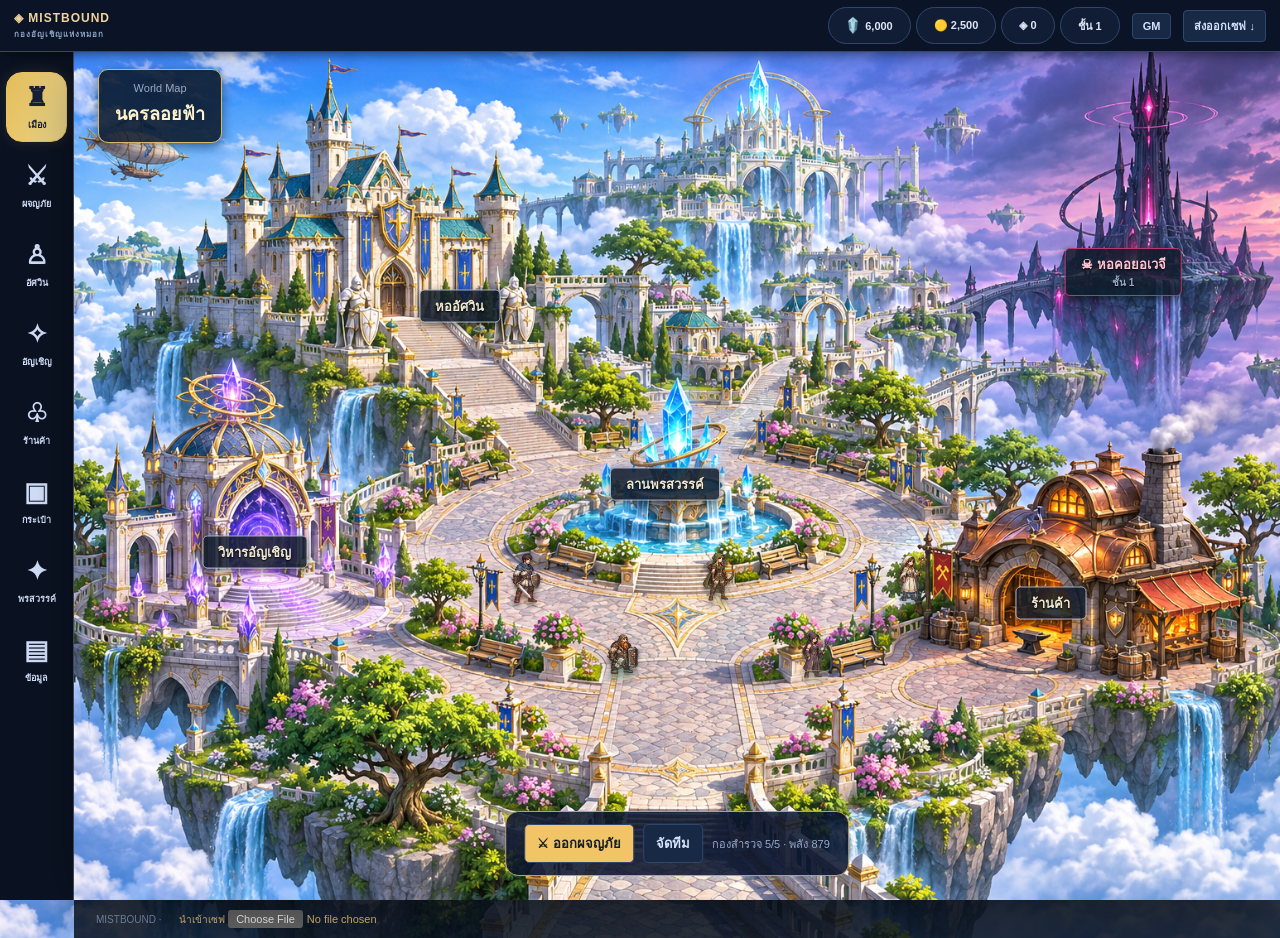
==== index.html @ 5a4d64b1 "Add filtered select-all and bulk roster lock actions" ====
<!doctype html><html lang="th"><head><meta charset="utf-8"><meta name="viewport" content="width=device-width,initial-scale=1"><title>Mistbound — กองอัญเชิญแห่งหมอก</title><link rel="stylesheet" href="style.css?v=fx-v11"><link rel="stylesheet" href="clip.css?v=fx-v11"><link rel="stylesheet" href="vfx.css?v=fx-v11"><link rel="stylesheet" href="roster.css?v=bulk-v13"></head><body><header><div class="brand">◈ MISTBOUND<small>กองอัญเชิญแห่งหมอก</small></div><div id="wallet"></div><button id="gm-toggle">GM</button><button id="save">ส่งออกเซฟ ↓</button></header><nav id="nav"></nav><main id="main"></main><div id="notice" role="status" aria-live="polite"></div><dialog id="results"><div id="results-body"></div><button id="close-results">ปิดหน้าต่าง</button></dialog><footer>MISTBOUND · <label>นำเข้าเซฟ <input id="load" type="file" accept="application/json"></label><span id="save-error"></span></footer><script type="module" src="app.mjs?v=bulk-v13"></script></body></html>
---- style.css ----
:root{color-scheme:dark;font-family:Tahoma,Arial,sans-serif;background:#09111f;color:#e1e8fa}*{box-sizing:border-box}body{margin:0;background:radial-gradient(ellipse at 90% 40%,#3b193b55,transparent 60%),radial-gradient(ellipse at 30% 0%,#233f6855,transparent 70%);min-height:100vh}button,input{font:inherit}button{border:1px solid #324b72;border-radius:10px;background:#172945;color:#d7e4ff;padding:12px 18px;cursor:pointer;font-weight:600}button:hover{border-color:#f0c56b;background:#293c59}button:focus-visible{outline:2px solid #f0c56b;outline-offset:3px}button:disabled{opacity:.4;cursor:default}header{height:82px;position:sticky;top:0;z-index:3;background:#0c1525ed;border-bottom:1px solid #35445a;display:flex;align-items:center;gap:20px;padding:12px 24px}.brand{color:#f0c56b;font-weight:700;letter-spacing:2px}.brand small{display:block;font-size:10px;color:#93a8c8;letter-spacing:1px;margin-top:6px}#wallet{display:flex;gap:10px;margin-left:auto}#wallet span{border:1px solid #304767;background:#111f36;border-radius:22px;padding:11px 20px;font-size:14px;font-weight:bold}header button{font-size:11px}nav{position:fixed;top:82px;bottom:0;width:100px;display:flex;flex-direction:column;gap:13px;border-right:1px solid #2b3b53;padding:25px 12px;background:#0b1423}nav button{background:transparent;border-color:transparent;font-size:11px;padding:16px 4px}nav b{display:block;font-size:28px;margin-bottom:9px}nav .active{background:#edc36d;color:#182136;border-color:#edc36d}main{margin-left:100px;padding:32px;min-height:calc(100vh - 155px);max-width:1700px}h1{font-size:30px;margin:10px 0 25px}h2{font-size:24px}h3{margin:10px 0}p{line-height:1.9;color:#98adcd;font-size:14px}small{color:#97aaca;font-size:11px;letter-spacing:1px}.page-heading{display:flex;align-items:center;justify-content:space-between;gap:10px}.page-heading>span{font-size:13px;color:#95a9c9}.gacha-layout{display:grid;grid-template-columns:minmax(0,1fr) 340px;gap:20px}.summon-panel,.panel{border:1px solid #304769;background:#14213bd9;border-radius:14px;padding:26px}.summon-panel{text-align:center;min-height:600px;background:radial-gradient(ellipse at 50% 30%,#24467655,transparent 65%),#111e34d9}.summon-panel h2{font-size:31px;margin:18px 0}.summon-panel p{font-size:16px}.portal{height:220px;display:grid;place-items:center;position:relative}.portal:before{content:'';position:absolute;width:200px;height:60px;bottom:15px;border:2px solid #72b8ff55;border-radius:50%;box-shadow:0 0 40px #479cff33,inset 0 0 30px #479cff33}.crystal{height:125px;width:54px;clip-path:polygon(50% 0,100% 27%,83% 78%,50% 100%,17% 78%,0 27%);background:linear-gradient(105deg,#2758e1 0 25%,#93e7ff 26% 45%,#e1fcff 46% 51%,#4c9eff 52% 73%,#224ac0 74%);filter:drop-shadow(0 0 15px #43a7ff);animation:float 3s ease-in-out infinite}.summon-buttons{display:flex;justify-content:center;flex-wrap:wrap;gap:10px;margin:30px 0}.summon-buttons button{background:#f0c56b;color:#2d2618;border:0;font-size:15px;padding:17px 20px}.hint{border:1px solid #304b74;border-radius:12px;padding:20px;max-width:620px;margin:30px auto 0;color:#8fa6cc;font-size:13px;line-height:1.9}table{width:100%;border-collapse:collapse;margin:28px 0}th,td{text-align:left;padding:17px 4px;border-bottom:1px solid #32486a;font-size:13px}th{color:#99afd2;font-weight:400}.stars{color:#f2c86e;letter-spacing:2px}.cards{display:grid;grid-template-columns:repeat(auto-fill,minmax(190px,1fr));gap:16px}.hero{border:1px solid #344a6e;border-radius:12px;overflow:hidden;background:#15233c}.hero-info{padding:15px}.portrait{height:130px;position:relative;display:grid;place-items:center;font-size:70px;color:#bdd9f6;background:radial-gradient(ellipse at bottom,#43699088,transparent 80%),linear-gradient(140deg,#263c5b,#101b30)}.portrait>.portrait-level{position:absolute;right:10px;top:10px;font-size:11px;padding:5px 9px;background:#101b30;border-radius:8px}.hero.star4{border-color:#ae82e8}.hero.star5{border-color:#eac56b;box-shadow:0 0 20px #eac56b22}.hero p{font-size:12px}.hero h3{font-size:19px}.mini-actions{display:flex;flex-direction:column;gap:6px}.mini-actions button{font-size:11px;padding:9px}.battle-scene{text-align:center;padding:30px;border:1px solid #344666;border-radius:14px;background:radial-gradient(ellipse at 50% 30%,#5b3b6c66,transparent 65%),#101e34}.enemy-symbol{font-size:110px;color:#bbc6e4;text-shadow:0 0 50px #b499ff66}.battle-scene progress{max-width:450px;margin:15px auto;height:12px;accent-color:#d16a7e}.battle-scene strong{font-size:13px;color:#e7bb74}.toolbar{display:flex;gap:12px;margin-top:20px}.toolbar button:first-child{background:#edc36d;color:#182136}.team-cards{max-width:800px}.muted{font-size:12px}progress{display:block;width:100%;height:8px;accent-color:#79bcaa;margin:12px 0}.chronicle{margin-top:24px}.chronicle p{font-size:12px;margin:6px 0;border-bottom:1px solid #243752;padding-bottom:6px}.city-art{height:220px;text-align:center;font-size:130px;color:#91aacc;background:linear-gradient(0deg,#233c57,transparent);border-radius:16px;margin-bottom:25px}.city-art span{font-size:80px;color:#edc36d}.panel button{margin-right:10px}footer{margin-left:100px;padding:20px 32px;color:#8093b1;font-size:11px;line-height:2}footer label{display:inline-block;margin-left:15px;color:#e8c779;cursor:pointer}footer input{font-size:11px;max-width:190px}#notice:not(:empty){position:fixed;bottom:25px;left:50%;transform:translateX(-50%);background:#f0c56b;color:#182136;padding:16px 26px;border-radius:12px;z-index:10;box-shadow:0 10px 40px #0008}dialog{width:min(1000px,94vw);max-height:85vh;border:1px solid #b9995b;border-radius:18px;background:#111e34;color:#e1e8fa;padding:28px}dialog::backdrop{background:#030a18cc}dialog>button{display:block;margin:24px auto 0;background:#edc36d;color:#182136}#results-body>small,#results-body>h2{display:block;text-align:center}@keyframes float{50%{transform:translateY(-12px)}}@media(prefers-reduced-motion:reduce){.crystal{animation:none}}@media(max-width:1100px){.gacha-layout{grid-template-columns:1fr}header{gap:10px;padding:12px}#wallet span{padding:10px;font-size:11px}.brand{font-size:12px}}@media(max-width:650px){header{height:auto;min-height:100px;flex-wrap:wrap}.brand{flex:1}#wallet{order:3;width:100%;justify-content:space-between}#wallet span{flex:1;text-align:center;padding:8px 4px}nav{position:sticky;top:100px;z-index:2;width:100%;flex-direction:row;justify-content:space-around;padding:5px;gap:0;border-bottom:1px solid #304769}nav button{padding:8px 10px}nav b{font-size:21px;margin-bottom:4px}main{margin:0;padding:18px}h1{font-size:24px}.page-heading{align-items:start;flex-direction:column;margin-bottom:15px}.summon-panel{padding:18px;min-height:0}.summon-panel h2{font-size:24px}.summon-panel p{font-size:14px}.portal{height:180px}.summon-buttons button{width:100%}.cards{grid-template-columns:repeat(2,minmax(0,1fr));gap:10px}.hero-info{padding:10px}.hero h3{font-size:16px}.portrait{height:100px}.team-cards{grid-template-columns:repeat(3,minmax(0,1fr))}.team-cards .hero h3{font-size:12px}.team-cards .hero-info{padding:7px}.team-cards .portrait{height:90px;font-size:48px}.team-cards .hero p{font-size:10px}.team-cards .stars{letter-spacing:0;font-size:10px}footer{margin:0;padding:20px}.city-art{font-size:90px;height:160px}}
/* Original CSS character art and interactive world */
.pixel-person{--armor:#7da5cb;display:block;position:relative;width:44px;height:66px;filter:drop-shadow(3px 4px 0 #0006);image-rendering:pixelated}.pixel-person.job1{--armor:#74a67b}.pixel-person.job2{--armor:#c5a2e1}.pixel-person.job3{--armor:#d2ad67}.pixel-person i{display:block;position:absolute;border:3px solid #1a2132}.pixel-person .head{left:13px;top:0;width:22px;height:22px;background:#dfc3a3;border-top:7px solid var(--armor);box-shadow:3px 0 #1a2132}.pixel-person .body{left:8px;top:22px;width:30px;height:27px;background:var(--armor);box-shadow:-6px 3px var(--armor),5px 3px var(--armor)}.pixel-person .legs{left:10px;top:49px;width:12px;height:17px;background:#354a66;box-shadow:16px 0 #354a66}.pixel-person .weapon{left:39px;top:15px;width:7px;height:39px;background:#dbdfef;border-width:1px}.job0 .weapon{width:17px;height:25px;left:-8px;top:29px;background:#6784a7;border:3px solid #cbd2da}.job1 .weapon{width:16px;background:transparent;border:3px solid #cca86b;border-radius:0 80% 80% 0}.job2 .weapon{background:#bc96df;box-shadow:0 -5px 12px #c5a2e1}.portrait>.pixel-person{transform:scale(1.2)}.portrait .pixel-person span{position:static}.party{display:grid;grid-template-columns:140px repeat(5,minmax(0,1fr));gap:12px;border:1px solid #88744c;background:#14233bdd;border-radius:15px;padding:20px;margin:20px 0 28px}.party-slot{display:flex;flex-direction:column;align-items:center;gap:12px;min-height:155px;border:1px dashed #67738a;padding:15px 5px}.party-slot strong{font-size:12px}.party-slot small{font-size:10px;letter-spacing:0}.empty b{font-size:40px;color:#edc36d}.empty{justify-content:center}.roster{grid-template-columns:repeat(auto-fill,minmax(220px,1fr))}.roster .hero{display:flex;flex-wrap:wrap}.roster .portrait{width:80px;height:105px;background:transparent}.roster .hero-info{flex:1;min-width:130px}.roster .mini-actions button{padding:7px}.floor-layout{display:grid;grid-template-columns:1fr 290px;gap:20px}.floor-grid{display:grid;grid-template-columns:repeat(10,1fr);gap:6px}.floor-grid button{padding:11px 0;border-radius:6px;font-size:12px}.floor-grid .cleared{background:#234d48;color:#b0e3c2}.floor-grid .selected{background:#edc36d;color:#19233c;outline:2px solid #fff8}.floor-layout aside button{margin:10px 0;width:100%}.battle-scene{display:none}.arena{height:490px;position:relative;overflow:hidden;border:1px solid #82445b;background:radial-gradient(ellipse,#59244388,#121323 70%),repeating-conic-gradient(#221c2b 0% 25%,#181923 0% 50%) 50%/80px 80px;border-radius:12px;box-shadow:inset 0 0 90px #070a17}.rune{position:absolute;left:28%;top:5%;font-size:360px;line-height:1;color:#b13b5d55;text-shadow:0 0 60px #f42e6155}.arena-title{position:absolute;top:20px;width:100%;text-align:center;color:#d2bbd9}.fighter{position:absolute;width:85px;display:flex;flex-direction:column;align-items:center;animation:advance .6s ease-out}.fighter small{font-size:10px;letter-spacing:0}.fighter progress{margin:8px 0 4px}.foe .pixel-person{--armor:#ca5671;transform:scale(1.4)}.foe progress{accent-color:#ef738a}.fallen{opacity:.35;filter:grayscale(1)}.fallen .pixel-person{transform:rotate(80deg)}.arena-warning{position:absolute;bottom:18px;text-align:center;width:100%;color:#ecc58b;font-size:13px}.team-cards{max-width:none;grid-template-columns:repeat(5,minmax(0,1fr))}.world-map{position:relative;height:620px;overflow:hidden;border:1px solid #5c738b;border-radius:14px;background:radial-gradient(ellipse at 22% 45%,#a6dae6aa,transparent 50%),linear-gradient(110deg,#456b97,#9cbcca 48%,#273751 69%,#301e3c 85%,#641e40);isolation:isolate}.world-map:before{content:'';position:absolute;inset:30% 10% 5% 5%;background:repeating-linear-gradient(155deg,transparent 0 80px,#d1d7c148 82px 87px,transparent 90px 140px);transform:rotate(-7deg);border-radius:50%}.map-heading{position:absolute;top:24px;left:28px;text-shadow:0 2px 8px #12263f}.map-heading h2{margin:7px 0;color:#fff1cb}.map-heading p{color:#d0e7ed}.map-cloud{position:absolute;width:500px;height:160px;border-radius:50%;background:#e9f9ff88;filter:blur(30px);pointer-events:none;z-index:-1}.cloud-a{left:-100px;bottom:0}.cloud-b{left:35%;top:40px}.map-place{position:absolute;background:transparent;border:0;display:flex;align-items:center;flex-direction:column;overflow:visible;min-width:160px;text-shadow:0 3px 5px #061329}.map-place:before{content:'';position:absolute;bottom:28px;width:160px;height:80px;background:linear-gradient(#8caa82 0 12%,#667878 12% 25%,#394e62 25% 60%,#1b354b);clip-path:polygon(0 10%,100% 0,90% 60%,55% 100%,15% 70%);z-index:-1;box-shadow:0 25px 30px #142e4c}.map-place:hover{background:#dae8ff15;transform:translateY(-5px)}.map-place .building{font-size:115px;line-height:1.2;color:#e4dfc9;filter:drop-shadow(6px 8px 0 #28405d)}.map-place strong{background:#10213be6;border:1px solid #c1ad78;padding:8px 15px;border-radius:5px;color:#f2dca8;font-size:13px}.map-place small{background:#10213bbb;color:#bed1ea;padding:4px}.guild{top:23%;left:22%}.sanctum{top:50%;left:6%}.sanctum .building{color:#b9b2ff}.forge{top:61%;left:43%}.forge .building{font-size:85px;color:#f0ca88}.dark-tower{top:20%;right:5%}.dark-tower .building{font-size:210px;color:#773352;filter:drop-shadow(0 0 20px #ff376b)}.dark-tower:before{height:140px;background:linear-gradient(#763851,#1c1328)}.map-traveler{position:absolute;left:44%;top:51%;display:flex;align-items:center;flex-direction:column;gap:12px}.map-traveler>span{background:#fff0d1;color:#433329;font-size:11px;padding:7px 12px;border-radius:10px}@keyframes advance{0%{margin-left:-10px}50%{margin-left:10px}100%{margin-left:0}}@media(max-width:900px){.party{grid-template-columns:repeat(5,minmax(0,1fr));padding:12px;gap:6px}.party>div:first-child{grid-column:1/-1}.floor-layout{grid-template-columns:1fr}.map-place{min-width:110px}.map-place strong{font-size:11px;padding:6px}.guild{left:12%}.forge{left:35%}.dark-tower{right:0}.map-traveler{left:41%}.party-slot small{display:none}}@media(max-width:550px){.world-map{height:530px}.map-place .building{font-size:85px}.dark-tower .building{font-size:145px}.guild{top:27%;left:6%}.sanctum{top:58%;left:1%}.forge{top:66%;left:43%}.dark-tower{top:25%}.map-traveler{top:53%;left:43%}.map-traveler>span{max-width:100px;text-align:center}.party-slot{min-height:130px}.party-slot .pixel-person{transform:scale(.8)}.floor-grid{gap:4px}.floor-grid button{font-size:10px}.arena{height:400px}.fighter{width:55px}.fighter small{font-size:8px}.rune{left:5%;font-size:300px}.team-cards{grid-template-columns:repeat(3,minmax(0,1fr))}.roster{grid-template-columns:1fr}}@media(prefers-reduced-motion:reduce){.fighter{animation:none}}
.portrait>.pixel-person{position:relative;top:auto;right:auto;padding:0;background:none;border-radius:0;font-size:inherit}
/* Generated original town artwork; coordinates match the full 3:2 image. */
.world-map{height:auto;aspect-ratio:3/2;min-height:0;background:#557c9e url('assets/town.png') center/100% 100% no-repeat;isolation:isolate}.world-map:before,.world-map .map-cloud,.world-map .map-place:before,.world-map .building{display:none}.world-map .map-heading{top:2%;left:2%;padding:10px 16px;border:1px solid #d4b96b;background:#0c192bde;border-radius:10px;pointer-events:none}.world-map .map-heading h2{font-size:18px;margin:4px 0}.world-map .map-heading p{font-size:11px;margin:0}.world-map .map-place{min-width:0;width:19%;height:23%;padding:0;justify-content:end;border:1px solid transparent;border-radius:15px;transition:background .2s,box-shadow .2s;transform:none}.world-map .map-place:hover,.world-map .map-place:focus-visible{background:#ffe4a523;border-color:#f8d888;box-shadow:0 0 25px #fff1b34d;transform:none}.world-map .map-place strong{white-space:nowrap;font-size:13px;padding:7px 12px;box-shadow:0 4px 15px #0008}.world-map .map-place small{font-size:10px;padding:4px 8px;border-radius:0 0 6px 6px;letter-spacing:0}.world-map .guild{left:17%;top:18%}.world-map .sanctum{left:7%;top:48%}.world-map .forge{left:73%;top:52%}.world-map .dark-tower{left:77%;right:auto;top:8%}.world-map .map-traveler{left:48%;top:70%;pointer-events:none}.world-map .map-traveler>span{max-width:none;white-space:nowrap}.world-map .map-traveler .pixel-person{transform:scale(.85)}@media(max-width:650px){.world-map .map-heading{padding:6px 9px}.world-map .map-heading h2{font-size:12px}.world-map .map-heading p,.world-map .map-heading>small{display:none}.world-map .map-place strong{font-size:9px;padding:5px 6px}.world-map .map-place small{display:none}.world-map .map-traveler .pixel-person{transform:scale(.5);transform-origin:top center}.world-map .map-traveler>span{display:none}.world-map .map-place{width:24%;height:26%}.world-map .forge{left:71%}.world-map .dark-tower{left:74%}.world-map .guild{left:14%}.world-map .sanctum{left:4%}}
.formation-slots{display:grid;grid-template-columns:repeat(5,1fr);gap:8px}.formation-slots .panel{padding:12px}.formation-slots select{max-width:100%;padding:8px;background:#172945;color:#edc36d}.arena .fighter{transform:translate(-50%,-50%);animation:none;transition:left .18s linear,top .18s linear}.arena .fighter .pixel-person{transform:scale(.65)}.arena .fighter small{white-space:nowrap}.job4{--armor:#ac986b}.job5{--armor:#ac75db}.job6{--armor:#699a95}.job7{--armor:#eee2c5}@media(max-width:650px){.formation-slots{grid-template-columns:repeat(2,1fr)}}
.dungeon-layout{display:grid;grid-template-columns:minmax(0,1fr) 320px;gap:20px}.dungeon-sidebar{padding:20px}.compact-team{display:grid;gap:6px}.compact-team button{display:flex;align-items:center;gap:10px;text-align:left;width:100%;padding:10px;background:#1a2f52;border-radius:6px}.compact-team button>span{font-size:25px;min-width:30px}.compact-team strong{font-size:12px;flex:1}.compact-team strong small{display:block;margin-top:6px;letter-spacing:0;font-size:10px}.compact-team button>small{font-size:10px}.auto-settings{border-top:1px solid #32486a;margin-top:22px;padding-top:12px}.auto-settings label{display:flex;align-items:center;justify-content:space-between;margin:14px 0;font-size:12px}.auto-settings select{padding:8px;background:#1a2f52;border:1px solid #425a80;color:#e3eaf9;border-radius:6px}.auto-settings p,.dungeon-sidebar p{font-size:11px}.dungeon-sidebar>button{width:100%;margin-top:10px}.dungeon-sidebar>button[data-action=continuous]{background:#efc46b;color:#202637}.risk{color:#edbc77}.team-cards[hidden]{display:none}.floor-picker .floor-grid{grid-template-columns:repeat(5,1fr)}@media(max-width:850px){.dungeon-layout{grid-template-columns:1fr}.dungeon-sidebar{max-width:none}}
.talent-node{border-top:1px solid #35476b;padding:14px 0}.talent-node button{display:block;width:100%;margin-top:12px}.talent-node small{letter-spacing:0}nav{overflow-y:auto}
/* City-backed windows inspired by the reference workflow. */
body{background:#0a1323 url('assets/town.png') center 65px/cover fixed no-repeat}body:before{content:'';position:fixed;inset:0;background:#07101e55;z-index:-1;pointer-events:none}header{height:68px;background:#0b1427f5;border-bottom:1px solid #9c8550;gap:14px}nav{top:68px;width:88px;padding:15px 8px;background:#091323f5}nav button{border-radius:14px;padding:13px 3px}nav b{font-size:25px}main{margin-left:88px;padding:18px 20px;max-width:none}body[data-page=city] main{max-width:1500px;margin-right:auto;margin-left:auto;padding-left:108px}body[data-page=city] main>small,body[data-page=city] main>h1{display:none}body[data-page=city] .world-map{border-color:#80704d;box-shadow:0 15px 60px #0006}body[data-page=city] main>.panel{margin-top:18px;background:#111e33eb}.game-window{border:1px solid #ab9155;border-radius:20px;background:#111f39e8;backdrop-filter:blur(12px);box-shadow:0 22px 90px #0009;min-height:75vh;max-width:1600px;margin:auto;overflow:hidden}.window-top{display:flex;align-items:center;justify-content:space-between;padding:12px 20px;color:#a7b8d5;font-size:11px;letter-spacing:1px;background:#111e33e6;border-bottom:1px solid #344766}.window-top button{font-size:24px;line-height:1;padding:9px 14px;border-color:#dab768;color:#e0e8fa}.window-content{padding:22px;max-height:calc(100vh - 170px);overflow:auto;scrollbar-color:#8d98aa #16233a}.window-tabs{display:flex;flex-wrap:wrap;gap:7px}.window-tabs button{border-radius:24px;padding:10px 18px;font-size:13px}.window-tabs button.active{background:#f2c76c;color:#282314;border-color:#f2c76c}.roster-filters{display:flex;gap:8px;flex-wrap:wrap;padding:12px;background:#1c3152a8;border:1px solid #354d72;border-radius:12px;margin-top:18px}.roster-filters input,.roster-filters select{color:#dfe9ff;background:#102039;border:1px solid #354f79;border-radius:8px;padding:12px;font:inherit;font-size:12px;min-width:120px;flex:1}.roster-filters input{flex:2;min-width:220px;background:#0b1527}.roster-filters button{font-size:12px}.result-count{font-size:12px;margin:15px 0}.knight-grid{display:grid;grid-template-columns:repeat(auto-fill,minmax(240px,1fr));gap:13px}.knight-card{display:flex;gap:13px;align-items:start;min-height:172px;text-align:left;background:linear-gradient(130deg,#14213bf2,#1a2c48d9);border:1px solid #3c5478;border-left:3px solid #8994a7;border-radius:13px;padding:17px 14px;font-weight:400}.knight-card:hover{border-color:#f3cb78;background:#223854;transform:translateY(-2px)}.knight-card h3{font-size:15px;margin:0 0 9px;line-height:1.4}.knight-card p{font-size:11px;border:1px solid #4c5574;border-radius:18px;display:inline-block;padding:2px 8px;margin:10px 0;color:#d6bfef}.knight-card small{font-size:10px;letter-spacing:0}.knight-card .stars{font-size:12px;margin-bottom:8px}.knight-avatar{width:58px;min-width:58px;height:78px;display:grid;place-items:center;border:1px solid #576a88;border-radius:9px;background:#0b172a}.knight-avatar .pixel-person{transform:scale(.85)}.star2{border-left-color:#7cce94}.star3{border-left-color:#68b6ff}.star4{border-left-color:#b792eb}.star5,.star6,.star7{border-left-color:#efc46b}.element-tag{display:inline-block;color:#a5daff;border:1px solid #5687b3;padding:2px 5px;border-radius:4px;font-size:10px}.el1{color:#ffb58c;border-color:#bb7545}.el2{color:#96e1c2;border-color:#5b9b83}.el3{color:#d8be8d;border-color:#9a7d4b}.el4{color:#f4dc79;border-color:#b9a34f}.el5{color:#fff1b2;border-color:#d3c995}.el6{color:#dcadf5;border-color:#9067ad}dialog{width:min(880px,95vw);background:#14213bef;backdrop-filter:blur(16px);border-radius:16px}dialog::backdrop{background:#020916b8;backdrop-filter:blur(3px)}.detail-head{display:flex;align-items:center;gap:24px;padding-bottom:22px;border-bottom:1px solid #3b4f71}.detail-head h2{font-size:25px;margin:8px 0}.detail-avatar{display:grid;place-items:center;width:110px;height:135px;background:radial-gradient(#42638b,#0d182b);border:1px solid #63779b;border-radius:12px}.detail-avatar .pixel-person{transform:scale(1.5)}.detail-layout{display:grid;grid-template-columns:1fr 1.2fr;gap:16px;margin-top:18px}.detail-layout .panel{padding:20px}.detail-layout h3{font-size:15px}.detail-layout p{font-size:12px}.detail-layout button{font-size:12px}.stat-row{display:flex;align-items:center;gap:12px;margin:14px 0;font-size:12px}.stat-row span{width:30px;color:#a4b8d8}.stat-row meter{flex:1;height:12px}.stat-row strong{width:30px;text-align:right}.equipment-slot{padding:18px;border:1px dashed #9c8454;border-radius:8px;color:#eed29b;font-size:12px}.detail-bottom{display:flex;align-items:center;gap:20px}.detail-bottom button{background:#edc36d;color:#22283b}.codex-grid{display:grid;grid-template-columns:repeat(auto-fill,minmax(240px,1fr));gap:16px}.codex-icon{height:75px}.codex-grid h2{font-size:20px}.codex-grid p{font-size:12px}footer{margin-left:88px;background:#0a1425d9}.summon-panel,.panel{background-color:#13213bd9}.window-content h1{font-size:25px}.gacha-layout{grid-template-columns:minmax(0,1fr) 330px}.formation-slots .panel{background:#13223e}.compact-team button{text-align:left}.window-content>.panel{margin-top:15px}@media(max-width:1000px){.gacha-layout{grid-template-columns:1fr}.knight-grid{grid-template-columns:repeat(auto-fill,minmax(210px,1fr))}}@media(max-width:650px){header{height:auto;min-height:100px}nav{top:100px;width:100%;padding:4px;overflow-x:auto}nav button{min-width:56px;font-size:10px;padding:7px 5px}nav b{font-size:19px}main,body[data-page=city] main{margin:0;padding:10px}.window-content{padding:12px;max-height:none}.game-window{border-radius:12px;min-height:70vh}.window-top{padding:10px 12px}.knight-grid{grid-template-columns:repeat(2,minmax(0,1fr));gap:8px}.knight-card{flex-direction:column;padding:12px;gap:10px}.knight-card h3{font-size:13px}.knight-card p{font-size:10px}.detail-layout{grid-template-columns:1fr}.detail-head{gap:15px}.detail-head h2{font-size:19px}.detail-avatar{width:85px;min-width:85px}.detail-bottom{flex-direction:column;align-items:start}.roster-filters input{min-width:100%;width:100%}.roster-filters select{min-width:100px}.window-tabs button{padding:9px 12px}footer{margin:0}dialog{padding:18px}.gacha-layout{grid-template-columns:1fr}}
body.in-combat{background:#070c15}.combat-stage{background:#060b15;border:1px solid #26334c;overflow:hidden;border-radius:12px}.combat-top{display:flex;justify-content:space-between;align-items:center;padding:10px 18px;color:#bac9df;font-size:13px;background:#0c1425}.combat-top button{padding:8px 12px;margin-left:6px;font-size:12px}.arena.cinematic{height:calc(100vh - 260px);min-height:420px;max-height:850px;max-width:1080px;margin:auto;border:none;border-radius:0;background:radial-gradient(ellipse at 50% 50%,#6e173c55,#090b1999 72%),repeating-conic-gradient(#301b2a 0% 25%,#221524 0% 50%) 0/100px 100px;box-shadow:inset 0 0 100px 45px #070914}.cinematic .rune{font-size:340px;left:50%;top:50%;transform:translate(-50%,-50%);color:#d8255988;text-shadow:0 0 50px #d9275677;border:4px solid #a9264c88;border-radius:50%;width:330px;height:330px;text-align:center;line-height:320px;pointer-events:none}.arena-gate{position:absolute;left:35%;top:-35px;width:30%;height:130px;border:16px solid #27162a;border-bottom:0;background:#100d1c;box-shadow:0 0 25px #000}.brazier{position:absolute;top:12%;width:18px;height:28px;transform:rotate(10deg);background:radial-gradient(ellipse at 50% 75%,#ffe892,#ff743a 40%,#a31543 70%);border-radius:70% 20% 60% 40%;box-shadow:0 0 30px #ff315d99}.cinematic .fighter{width:65px}.cinematic .fighter small{font-size:9px;text-shadow:0 1px 3px #000}.cinematic .fighter progress{height:5px;margin:3px 0}.monster{font-size:48px;color:#a8adbb;text-shadow:2px 3px #070a13}.monster1{color:#b587a4}.monster2{color:#a4b5dc}.monster3{font-size:65px;color:#e1a168}.casting{filter:drop-shadow(0 0 10px #b778ff)}.combat-number{position:absolute;transform:translate(-50%,-70px);font-size:18px;font-weight:bold;color:#ffe0db;text-shadow:0 2px 2px #000;pointer-events:none}.combat-number.heal{color:#8ff0a9}.battle-hud{display:grid;grid-template-columns:repeat(5,minmax(0,1fr));gap:6px;padding:8px;background:#080f1c}.hud-unit{display:flex;text-align:left;align-items:center;gap:8px;padding:10px 8px;border-radius:8px;background:#111f38}.hud-avatar{width:32px;min-width:32px;height:42px;display:grid;place-items:center}.hud-avatar .pixel-person{transform:scale(.55)}.hud-data{flex:1;min-width:0}.hud-data strong{display:block;font-size:11px;overflow:hidden;text-overflow:ellipsis;white-space:nowrap}.hud-data small{font-size:9px;letter-spacing:0}.hud-data progress{height:7px;margin:7px 0 4px}.hud-unit.down{opacity:.45}.combat-options{padding:16px;background:#101c2eea;margin-top:12px;border:1px solid #2e405f;border-radius:8px}.combat-options .auto-settings{max-width:450px}.battle-report{max-width:920px;margin:0 auto 25px!important;border-color:#9c8352}.battle-report>small{letter-spacing:3px;color:#c2ab78}.reward-strip{display:flex;gap:8px;flex-wrap:wrap;margin:20px 0}.reward-strip span{padding:9px 12px;background:#1b2b47;border:1px solid #354e76;border-radius:7px;font-size:12px;color:#f0ce8b}.report-table{overflow:auto}.report-table table{margin:10px 0}.report-table td{min-width:75px}.report-table td:first-child{min-width:150px}.report-table td small{display:block;font-size:10px}.report-table td button{padding:0;border:0;background:none;font-size:12px}.report-table progress{accent-color:#c790b4}.report-actions{display:flex;gap:8px;flex-wrap:wrap;margin-top:20px}.report-actions button:last-child{background:#edc36d;color:#1b2435}.talent-columns{grid-template-columns:repeat(4,minmax(0,1fr))}.talent-columns>.panel:nth-child(1){border-top:3px solid #d1b960}.talent-columns>.panel:nth-child(2){border-top:3px solid #ce768b}.talent-columns>.panel:nth-child(3){border-top:3px solid #6b9bc6}.talent-columns>.panel:nth-child(4){border-top:3px solid #7bb5a0}@media(max-width:950px){.talent-columns{grid-template-columns:repeat(2,minmax(0,1fr))}.hud-avatar{display:none}}@media(max-width:650px){.arena.cinematic{min-height:400px;height:55vh}.battle-hud{grid-template-columns:repeat(5,minmax(0,1fr));gap:3px;padding:4px}.hud-unit{padding:7px 4px}.hud-data strong{font-size:9px}.hud-data small{font-size:8px}.combat-top{padding:10px;font-size:11px}.combat-top button{padding:7px;font-size:10px;margin-left:3px}.cinematic .rune{width:250px;height:250px;font-size:250px;line-height:240px}.talent-columns{grid-template-columns:1fr}.report-actions button{flex:1;font-size:11px}.cinematic .fighter{width:45px}.cinematic .fighter small{font-size:8px}}
/* Reference proportions: compact command rail, translucent city windows and dense roster. */
:root{--gold:#e6c76e;--edge:#566381;--ink:#101c35;font-size:13px}
header{height:46px;padding:5px 14px;gap:12px;background:linear-gradient(#14213b,#090f20);box-shadow:0 2px 12px #0008}.brand{font-size:12px}.brand small{font-size:8px;margin-top:3px}#wallet{gap:5px}#wallet span{border-radius:4px;padding:6px 12px;font-size:11px}header button{padding:6px 10px;border-radius:4px}
nav{top:46px;width:64px;padding:12px 6px;gap:12px;border-right:1px solid #505365}nav button{font-size:9px;padding:9px 2px;border-radius:6px;min-height:58px}nav b{font-size:21px;margin-bottom:5px}nav .active{background:linear-gradient(110deg,#e4bd5a,#f5df91);box-shadow:0 0 14px #f2ce5c22}
main{margin-left:64px;padding:14px 22px;min-height:calc(100vh - 80px)}body[data-page=city] main{max-width:1400px;padding:0 18px 0 82px}.world-map{border-radius:0!important;border-top:0!important}body[data-page=city] main>.panel{display:none}footer{margin-left:64px;padding:8px 22px;font-size:10px}
.game-window{max-width:1180px;margin:0 auto 0 0;border-radius:5px;border-color:#8b805e;background:linear-gradient(110deg,#14223be8,#14213bc7);backdrop-filter:blur(5px);min-height:calc(100vh - 125px);box-shadow:0 8px 30px #0008,inset 0 0 0 3px #8c80531a}.window-top{padding:6px 12px;font-size:10px;min-height:36px}.window-top button{font-size:18px;padding:3px 7px;border-radius:4px}.window-content{padding:14px;max-height:calc(100vh - 145px)}.window-content h1{font-size:19px;margin:8px 0 12px}.window-content h2{font-size:16px}.window-content p{font-size:11px;line-height:1.7}.window-tabs{gap:5px}.window-tabs button{font-size:11px;padding:6px 12px;border-radius:5px}.window-tabs button.active{border-radius:18px}.panel{padding:15px;border-radius:5px;border-color:#3c4b66;background:#182846b0}.panel button{margin-right:4px}button{border-radius:5px;padding:8px 12px}small{letter-spacing:0}
.roster-filters{gap:5px;padding:8px;border-radius:4px;margin-top:10px;background:#213256b5}.roster-filters input,.roster-filters select{padding:7px;font-size:10px;border-radius:3px;min-width:100px}.roster-filters input{min-width:180px}.roster-filters button{font-size:10px;padding:6px}.result-count{margin:8px 0;font-size:10px}.knight-grid{grid-template-columns:repeat(5,minmax(0,1fr));gap:6px}.knight-card{position:relative;min-height:145px;padding:9px 7px;gap:7px;border-radius:5px;border:1px solid #68748b;border-left:2px solid #8b9cbd;background:linear-gradient(120deg,#172742e8,#1a2943a8);box-shadow:inset 0 0 12px #07101b55;transition:background .15s,border-color .15s}.knight-card:hover{transform:none;background:#2b3c58e8;box-shadow:0 0 10px #d8bf6b26}.knight-avatar{width:37px;min-width:37px;height:48px;border-radius:4px;border-color:#8090a1;background:radial-gradient(#405065,#0d1727)}.knight-avatar .pixel-person{transform:scale(.52)}.knight-summary{min-width:0;flex:1}.knight-card h3{font-size:11px;margin:0 0 5px;white-space:nowrap;overflow:hidden;text-overflow:ellipsis}.knight-card small{font-size:9px}.knight-card p{margin:6px 0;padding:1px 4px;font-size:9px;border-radius:3px}.knight-card .stars{font-size:10px;letter-spacing:0;margin:3px 0}.knight-card .element-tag{font-size:9px;padding:1px 3px}.card-stats{display:flex;gap:5px;flex-wrap:wrap;font-size:8px;color:#93a6c5;margin-top:6px}.card-stats b{color:#d9e1ed;font-weight:400}.knight-card progress{height:3px;margin:6px 0}.knight-card em{display:inline-block;color:#ead17e;font-size:8px;font-style:normal;margin-left:4px}.knight-card.star2{border-color:#72b79a}.knight-card.star3{border-color:#6d9fc3}.knight-card.star4{border-color:#ac87c9}.knight-card.star5,.knight-card.star6,.knight-card.star7{border-color:#d9bd70}
dialog.hero-profile{width:min(570px,94vw);padding:0;border-radius:5px;background:linear-gradient(120deg,#14223af5,#132038ee);border-color:#b4a477;max-height:90vh}.profile-toolbar{display:flex;justify-content:space-between;align-items:center;padding:7px 12px;background:#0b172ccc;border-bottom:1px solid #48536a;color:#94a8c8;font-size:10px;position:sticky;top:0;z-index:1}.profile-toolbar button{padding:3px 9px;margin-left:4px}.hero-profile .detail-head{margin:0 18px;padding:18px 0 12px;gap:16px}.hero-profile .detail-avatar{width:75px;height:90px;border:0;background:radial-gradient(#9f894529,transparent)}.hero-profile .detail-avatar .pixel-person{transform:scale(1.15)}.hero-profile .detail-head h2{font-size:17px}.hero-profile .detail-head p{font-size:11px;margin:7px 0}.hero-profile .detail-layout{display:block;margin:0 18px}.hero-profile .detail-layout .panel{border:0;border-radius:0;padding:12px 0;background:transparent;border-bottom:1px solid #37445f}.hero-profile .stat-row{margin:10px 0;font-size:11px}.hero-profile .stat-row meter{height:6px}.hero-profile table{margin:10px 0}.hero-profile td{font-size:11px;padding:7px 0}.hero-profile td:last-child{text-align:right;color:#ecce7e}.hero-profile .detail-bottom{margin:14px 18px;font-size:10px}.hero-profile>button{margin:12px auto;padding:7px 28px}.equipment-slot{padding:12px;border-radius:4px}.talent-columns{gap:8px}.talent-columns>.panel{padding:12px}.talent-node{padding:10px 0}.talent-node h3{font-size:12px}.talent-node button{width:auto;padding:6px 12px;background:#e6c76e;color:#212639;font-size:10px}.talent-node button:disabled{background:#253752;color:#9ba8bc}.summon-panel{min-height:480px;border-radius:5px}.combat-stage{border-radius:0}.arena.cinematic{height:calc(100vh - 195px)}.battle-hud{gap:3px;padding:5px}.hud-unit{border-radius:3px}.combat-options{font-size:11px}
@media(min-width:1600px){.game-window{max-width:1300px}.knight-grid{grid-template-columns:repeat(6,minmax(0,1fr))}}
@media(max-width:1050px){.knight-grid{grid-template-columns:repeat(4,minmax(0,1fr))}.knight-card{display:block}.knight-avatar{float:left;margin:0 7px 4px 0}.knight-summary h3{white-space:normal}.knight-card progress{clear:both}.gacha-layout{grid-template-columns:1fr}}
@media(max-width:700px){header{height:auto;min-height:85px;flex-wrap:wrap}.brand{flex:1}#wallet{order:3;width:100%}#wallet span{padding:5px;font-size:10px;flex:1}nav{position:sticky;top:85px;width:100%;padding:3px;gap:1px;z-index:3;flex-direction:row}nav button{min-height:44px;min-width:46px;padding:4px;font-size:8px}nav b{font-size:17px;margin-bottom:3px}main,body[data-page=city] main{margin:0;padding:8px}.game-window{min-height:70vh}.window-content{padding:9px;max-height:none}.knight-grid{grid-template-columns:repeat(2,minmax(0,1fr));gap:5px}.knight-card{min-height:146px}.roster-filters input{min-width:100%}.roster-filters select{min-width:85px}.window-top{font-size:9px}.hero-profile .detail-bottom{flex-direction:column;gap:8px}.hero-profile .detail-head{margin:0 12px}.hero-profile .detail-layout{margin:0 12px}.arena.cinematic{height:55vh;min-height:350px}.talent-columns{grid-template-columns:repeat(2,minmax(0,1fr))}footer{margin:0;padding:8px}.formation-slots{grid-template-columns:repeat(2,minmax(0,1fr))}}
@media(prefers-reduced-motion:reduce){*{scroll-behavior:auto!important}.knight-card{transition:none}}
/* Combat effects use simulation age, so DOM refreshes do not restart their timeline. */
.skill-effect{--fx:#89cfff;position:absolute;z-index:5;pointer-events:none;transform:translate(-50%,-50%);animation-duration:var(--duration);animation-delay:var(--age);animation-timing-function:ease-out;animation-fill-mode:both}.element-1{--fx:#ff9c59}.element-2{--fx:#8fe8ba}.element-3{--fx:#dbb47e}.element-4{--fx:#f7e47c}.element-5{--fx:#fff2b6}.element-6{--fx:#cf9aff}.skill-effect small{position:absolute;white-space:nowrap;left:50%;bottom:100%;transform:translateX(-50%);font-size:11px;color:var(--fx);text-shadow:0 2px 3px #000}.fx-damage,.fx-heal,.fx-potion,.fx-revive{animation-name:combat-float;color:#ffd8ca;font-size:18px;text-shadow:0 2px 3px #000;font-weight:bold}.fx-heal,.fx-potion,.fx-revive{color:#9bffbb}.fx-damage{z-index:8}.fx-slash{width:55px;height:55px;border-top:4px solid var(--fx);border-right:2px solid #fff;border-radius:50%;filter:drop-shadow(0 0 6px var(--fx));animation-name:combat-slash}.fx-arrow,.fx-shot,.fx-bolt{height:4px;width:32px;background:linear-gradient(90deg,transparent,var(--fx),#fff);box-shadow:0 0 8px var(--fx);border-radius:100%;animation-name:combat-projectile}.fx-shot{height:3px;width:45px;--fx:#ffd57c}.fx-bolt{height:13px;width:13px;border-radius:50%}.fx-burst,.fx-summon,.fx-shield,.fx-cast,.fx-guard{width:110px;height:110px;border:2px solid var(--fx);border-radius:50%;background:radial-gradient(transparent 30%,var(--fx),transparent 72%);box-shadow:0 0 24px var(--fx),inset 0 0 20px var(--fx);animation-name:combat-ring;opacity:.7}.fx-cast{width:150px;height:95px;background:repeating-conic-gradient(#bc8fff33 0deg 15deg,transparent 15deg 30deg);--fx:#ba91ff;animation-name:combat-aim}.fx-summon{--fx:#bf8fff}.fx-shield,.fx-guard{--fx:#8bd7ff;width:70px;height:85px}.fx-enemy-hit{width:36px;height:36px;background:radial-gradient(#fff3c3,#ff586e66,transparent 70%);animation-name:combat-ring}.fighter .pixel-person{animation:combat-idle 2s ease-in-out infinite;animation-delay:var(--idle-delay)}.fighter.attacking .weapon{filter:drop-shadow(0 0 6px #fff6b0);transform:rotate(-28deg);transform-origin:50% 90%}.fighter.hurt{filter:brightness(1.6)}.fighter.shielded:before{content:'';position:absolute;inset:-8px -3px 15px;border:1px solid #88d5ffaa;border-radius:50% 50% 40% 40%;background:linear-gradient(120deg,#74cfff22,transparent);box-shadow:inset 0 0 15px #7acfff44}.shield-value{color:#90d9ff;font-size:9px;position:absolute;right:-10px;top:0}.cast-label{color:#e3bdff;background:#100d23c9;padding:2px 4px;font-size:8px;white-space:nowrap}.fighter.casting:after{content:'';position:absolute;inset:15px -15px 0;border-bottom:3px solid #d3a3ff;border-radius:50%;filter:drop-shadow(0 0 8px #a870ff)}.fighter.fallen .pixel-person{animation:none}.combat-feed{display:flex;gap:15px;min-height:26px;padding:7px 12px;background:#0c1528;color:#99acc8;font-size:10px;overflow:hidden}.combat-feed span{white-space:nowrap;overflow:hidden;text-overflow:ellipsis;flex:1}.is-paused *{animation-play-state:paused!important}.job3 .weapon{width:17px;height:35px;border:3px solid #c8ad72;border-left:1px solid #eeddb1;border-radius:0 80% 80% 0;background:transparent}.job4 .weapon{height:10px;width:29px;left:27px;top:28px;background:#7f8c9f;border:2px solid #192239}.job5 .weapon{background:#b38adf;box-shadow:0 -7px 10px #d397ff}.job6 .weapon{width:18px;height:22px;background:#537c79;box-shadow:0 0 8px #98d3a6}.job7 .weapon{background:#e8d7a0;box-shadow:0 -5px 8px #fff1ad}.monster{filter:drop-shadow(0 6px 3px #0008)}
@keyframes combat-float{from{opacity:1;transform:translate(-50%,-40px) scale(.8)}20%{opacity:1;transform:translate(-50%,-52px) scale(1.1)}to{opacity:0;transform:translate(-50%,-90px) scale(.95)}}
@keyframes combat-slash{from{opacity:1;transform:translate(-50%,-50%) rotate(-70deg) scale(.5)}to{opacity:0;transform:translate(-50%,-50%) rotate(90deg) scale(1.3)}}
@keyframes combat-projectile{from{opacity:0;transform:translate(calc(-50% + var(--travel-x)),calc(-50% + var(--travel-y)))}20%{opacity:1}75%{opacity:1;transform:translate(-50%,-50%)}to{opacity:0;transform:translate(-50%,-50%)}}
@keyframes combat-ring{from{opacity:.9;transform:translate(-50%,-50%) scale(.25)}to{opacity:0;transform:translate(-50%,-50%) scale(1.5)}}
@keyframes combat-aim{from{opacity:.2;transform:translate(-50%,-50%) scale(.8)}to{opacity:.8;transform:translate(-50%,-50%) scale(1)}}
@keyframes combat-idle{50%{margin-top:-3px;margin-bottom:3px}}
@media(max-width:700px){.combat-feed span:not(:first-child){display:none}.skill-effect small{font-size:9px}.fx-damage,.fx-heal,.fx-potion,.fx-revive{font-size:14px}}
@media(prefers-reduced-motion:reduce){.fighter .pixel-person{animation:none}.skill-effect{animation:none;opacity:.7}.fx-arrow,.fx-shot,.fx-bolt{display:none}}

.arena.cinematic{container-type:size}
.monster{display:block;position:relative;width:48px;height:58px;--hide:#6c9b73;--cloth:#483d39}.monster i{position:absolute;display:block}.creature-head{width:25px;height:22px;left:12px;top:5px;background:var(--hide);border:2px solid #172323;border-radius:40% 45% 20% 20%;box-shadow:-10px 1px 0 -5px var(--hide),10px 1px 0 -5px var(--hide)}.creature-head:before,.creature-head:after{content:'';position:absolute;width:5px;height:3px;top:8px;background:#fff0a4;box-shadow:0 0 5px #ffb541}.creature-head:before{left:3px}.creature-head:after{right:3px}.creature-body{width:27px;height:24px;left:11px;top:26px;background:var(--cloth);border:2px solid #171d23;clip-path:polygon(15% 0,85% 0,100% 100%,0 100%)}.creature-limbs{width:9px;height:13px;background:var(--hide);left:12px;top:47px;box-shadow:17px 0 var(--hide),-8px -19px var(--hide),25px -19px var(--hide)}.monster1{--hide:#8395a8;--cloth:#59677d;transform:rotate(-12deg)}.monster1 .creature-head{width:31px;left:2px;border-radius:50% 20% 40% 15%;box-shadow:4px -7px 0 -2px #8395a8}.monster1 .creature-body{width:36px;left:6px;height:22px}.monster2{--hide:#b8a7ce;--cloth:#63547e}.monster2:before,.monster2:after{content:'';position:absolute;top:15px;width:28px;height:35px;background:linear-gradient(#b4a7ca,#494363);clip-path:polygon(100% 0,75% 100%,45% 70%,20% 80%,0 35%)}.monster2:before{left:-15px;transform:rotate(-20deg)}.monster2:after{right:-15px;transform:scaleX(-1) rotate(-20deg)}.monster3{--hide:#b48776;--cloth:#413443;transform:scale(1.5)}.monster3 .creature-head{background:#403743;border-color:#ba8d5e;border-radius:3px;box-shadow:-6px -6px 0 -2px #d3b58a,6px -6px 0 -2px #d3b58a}.monster3 .creature-body{border-color:#af8a60;background:linear-gradient(90deg,#302d3d,#736071,#302d3d);width:35px;left:7px}.monster3 .creature-limbs{background:#423e4a;box-shadow:17px 0 #423e4a,-12px -20px #9f8069,29px -20px #9f8069}.foe.fallen .monster{transform:rotate(85deg);opacity:.4}
/* Original generated atlas: seven rarity columns, eight class rows (887 × 1774). */
.hero-art{display:inline-block;position:relative;flex:none;width:48px;height:84px;background-image:url('assets/hero-atlas.png?v=normal-v8');background-size:700% 800%;background-position:var(--art-x) var(--art-y);background-repeat:no-repeat;vertical-align:middle;filter:drop-shadow(0 3px 2px #0008);image-rendering:auto}
.knight-avatar{width:58px;min-width:58px;height:98px;background:radial-gradient(ellipse at bottom,#62769155,transparent 75%);border-color:#65728a66;overflow:hidden}.knight-avatar .hero-art{width:56px;height:98px}.knight-card{min-height:154px}.portrait .hero-art{width:72px;height:126px}.hero-profile .detail-avatar,.detail-avatar{width:120px;min-width:120px;height:210px;background:radial-gradient(ellipse at bottom,#a58b4c44,transparent 70%)}.detail-avatar .hero-art{width:120px;height:210px}.hero-profile .detail-head{min-height:230px}.hud-avatar{width:32px;min-width:32px;height:56px}.hud-avatar .hero-art{width:32px;height:56px}.cinematic .fighter>.hero-art{width:48px;height:84px;animation:hero-breathe 2s ease-in-out infinite;animation-delay:var(--idle-delay)}.cinematic .fighter.attacking>.hero-art{filter:drop-shadow(3px 0 4px #ffe9a866);transform:translateX(5px) rotate(5deg)}.cinematic .fighter.casting>.hero-art{filter:drop-shadow(0 0 8px #bd86ff)}.cinematic .fighter.fallen>.hero-art{animation:none;transform:rotate(75deg);opacity:.5}.fighter.shielded:before{inset:4px -3px 16px}.codex-icon{height:110px}.codex-icon .hero-art{width:62px;height:108.5px}.formation-slots .hero-art{display:block;margin:auto;width:56px;height:98px}.team-portrait{width:32px;height:56px;min-width:32px!important}.team-portrait .hero-art{width:32px;height:56px}.map-traveler .hero-art{width:40px;height:70px}.art-catalog{margin:14px 0 22px;border:1px solid #716642;border-radius:5px;padding:14px;background:#101b30c9}.art-catalog>summary{cursor:pointer;color:#ebcd80;font-weight:bold}.art-catalog-scroll{overflow-x:auto}.art-class-row{min-width:650px;padding:12px 0;border-top:1px solid #34445e}.art-class-row h3{font-size:13px;color:#d3dff3}.art-rarities{display:grid;grid-template-columns:repeat(7,minmax(0,1fr));gap:6px}.art-rarities figure{margin:0;text-align:center;border:1px solid #344359;border-radius:4px;background:radial-gradient(ellipse at 50% 80%,#56678133,transparent 70%);padding:5px}.art-rarities .hero-art{width:72px;height:126px}.art-rarities figcaption{font-size:11px;color:#abbdd9;padding:5px}.art-rarities figure:nth-child(4){border-color:#826397}.art-rarities figure:nth-child(n+5){border-color:#aa8d4b}
@keyframes hero-breathe{50%{margin-top:-2px;margin-bottom:2px}}
@media(max-width:700px){.knight-avatar{width:48px;min-width:48px;height:84px}.knight-avatar .hero-art{width:48px;height:84px}.hero-profile .detail-avatar{width:88px;min-width:88px;height:154px}.hero-profile .detail-avatar .hero-art{width:88px;height:154px}.hero-profile .detail-head{min-height:174px}.cinematic .fighter>.hero-art{width:36px;height:63px}.map-traveler .hero-art{width:24px;height:42px}.art-catalog{padding:9px}.art-class-row{min-width:600px}}
@media(prefers-reduced-motion:reduce){.cinematic .fighter>.hero-art{animation:none}}
/* Trim the atlas cell edge to keep neighboring decorative pixels out of portraits. */
.hero-art{clip-path:inset(0 4% 0 1%)}

/* Keep art styling separate from the level badge; remove costly full-screen blur. */
.portrait>.hero-art{position:relative;inset:auto;padding:0;border-radius:0}
.game-window,dialog,dialog::backdrop{backdrop-filter:none;-webkit-backdrop-filter:none}
dialog{background:#14213bf7}dialog::backdrop{background:#020916c9}
.game-window{background:linear-gradient(110deg,#14223bf2,#14213be3)}
.hero-art{filter:none}.art-catalog .hero-art{filter:none}
.art-class-row{content-visibility:auto;contain-intrinsic-size:auto 220px}
#results:not(.hero-profile) .cards>.hero{content-visibility:auto;contain-intrinsic-size:auto 450px}
.cast-label:empty,.shield-value:empty{display:none}
.combat-stage .fighter{will-change:translate;transition:translate .18s linear}.combat-feed{contain:layout paint}
@media(max-width:900px){body{background-attachment:scroll}.cinematic .fighter>.hero-art{animation:none}.skill-effect{filter:none}}

@media(prefers-reduced-motion:reduce){.combat-stage .fighter{transition:none}}

.auto-settings p{white-space:pre-line}
/* Lightweight idle motion and elemental auras; only visible art is animated. */
.hero-art,.cinematic .fighter>.hero-art{--aura:#94caff;animation:art-sway 3.2s ease-in-out infinite;animation-delay:var(--motion-delay,0s);animation-play-state:paused;transform-origin:50% 95%}
.hero-art.job5,.hero-art.job6,.hero-art.job7{animation-name:art-hover;animation-duration:3.8s}
.hero-art.art-visible,.cinematic .fighter>.hero-art.art-visible{animation-play-state:running}
.hero-art.aura-element-0{--aura:#69baff}.hero-art.aura-element-1{--aura:#ff895a}.hero-art.aura-element-2{--aura:#78dfb2}.hero-art.aura-element-3{--aura:#d0aa73}.hero-art.aura-element-4{--aura:#ffe17a}.hero-art.aura-element-5{--aura:#fff3c4}.hero-art.aura-element-6{--aura:#bd91ff}
.hero-art[class*="aura-element-"]:before{content:'';position:absolute;inset:35% 2% 1%;border-radius:50%;background:radial-gradient(ellipse at 50% 80%,var(--aura),transparent 65%);opacity:.2;pointer-events:none;mix-blend-mode:screen}
.hero-art[class*="aura-element-"]:after{content:'';position:absolute;left:10%;right:10%;bottom:3%;height:12%;border:1px solid var(--aura);border-radius:50%;opacity:.3;pointer-events:none}
.fighter.fallen>.hero-art,.cinematic .fighter.fallen>.hero-art{animation:none}.fighter.fallen>.hero-art:before,.fighter.fallen>.hero-art:after{display:none}
.motion-paused .hero-art,.motion-paused .reveal-rays,.is-paused .hero-art{animation-play-state:paused!important}
@keyframes art-sway{0%,100%{rotate:-1deg;translate:0 0}50%{rotate:1deg;translate:0 -2px}}
@keyframes art-hover{0%,100%{translate:0 0;rotate:-.6deg}50%{translate:0 -4px;rotate:.6deg}}
.gacha-test-panel{display:flex;gap:12px;align-items:center;flex-wrap:wrap;border:1px solid #6a79ac;background:#182544;padding:12px 15px;margin:0 0 15px;border-radius:6px}.gacha-test-panel strong{color:#bcd5ff}.gacha-test-panel p{margin:4px 0}.gacha-test-panel>div{flex:1}.gacha-test-panel details{width:100%;font-size:11px;color:#aabdd9}.rarity-previews{display:flex;gap:6px;flex-wrap:wrap;margin-top:10px}.test-note{color:#b3c8df;font-size:12px;text-align:center}.summon-dialog .summon-opening,.summon-reveal{text-align:center;padding:18px 12px}.summon-opening{min-height:430px;display:flex;flex-direction:column;align-items:center;justify-content:center}.summon-seal{font-size:130px;color:#b6dbff;animation:seal-open .65s ease-out both}.summon-opening button{margin-top:16px}.summon-reveal{--rarity:#aebbcf;background:radial-gradient(ellipse at 50% 35%,#253451,transparent 70%);overflow:hidden;border:1px solid var(--rarity);border-radius:8px}.rarity-2{--rarity:#8cdb9b}.rarity-3{--rarity:#6ab8ff}.rarity-4{--rarity:#be86f4}.rarity-5{--rarity:#f3ca65}.rarity-6{--rarity:#ff5c6c}.rarity-7{--rarity:#f7bcff}.summon-reveal>small{position:relative;z-index:1;display:block;color:#b8c9e0}.reveal-stage{position:relative;height:290px;display:grid;place-items:center;isolation:isolate}.reveal-stage>.hero-art{width:140px;height:245px;z-index:1;animation-name:hero-reveal;animation-duration:.65s;animation-iteration-count:1;animation-delay:0s;animation-fill-mode:both}.reveal-rays{position:absolute;inset:10px calc(50% - 140px);width:280px;height:280px;border-radius:50%;background:repeating-conic-gradient(from 0deg,transparent 0deg 18deg,var(--rarity) 20deg 24deg,transparent 26deg 36deg);opacity:.17;animation:reveal-spin 24s linear infinite}.reveal-stage:before{content:'';position:absolute;inset:20% 15%;border:2px solid var(--rarity);border-radius:50%;opacity:.25;transform:rotateX(60deg) translateY(90px)}.reveal-stars{font-size:25px;letter-spacing:5px;color:var(--rarity);animation:stars-appear .5s ease-out both}.summon-reveal h2{font-size:25px;color:var(--rarity);margin:12px 0}.summon-reveal p{margin:10px 0 20px}.reveal-actions{display:flex;gap:8px;justify-content:center;flex-wrap:wrap}.reveal-actions button:first-child{background:var(--rarity);color:#121c30}.rarity-7 .reveal-rays{background:conic-gradient(#ff7373,#ffd36e,#92eb9a,#77ccff,#b08cff,#f393dc,#ff7373);opacity:.27}.rarity-7 .reveal-stars,.rarity-7 h2{background:linear-gradient(90deg,#ff8686,#ffe38d,#a2efbb,#88ceff,#db9dff);background-clip:text;-webkit-background-clip:text;color:transparent}.hero.star3{border-color:#6ab8ff}.hero.star4{border-color:#be86f4}.hero.star5{border-color:#f3ca65}.hero.star6{border-color:#ff5c6c;box-shadow:none}.hero.star7{border-color:#d5a8ff;background:linear-gradient(#15233c,#15233c) padding-box,linear-gradient(140deg,#ff8686,#ffe38d,#a2efbb,#88ceff,#db9dff) border-box;border:2px solid transparent}.star6 .stars{color:#ff7886}.star7 .stars{color:#dcadff}.knight-card.star6{border-color:#ff5c6c}.knight-card.star7{border-color:#d5a8ff}
@keyframes seal-open{from{transform:scale(.4) rotate(-80deg);opacity:0}to{transform:scale(1.1) rotate(0);opacity:1}}
@keyframes hero-reveal{from{transform:translateY(15px) scale(.85);opacity:0}to{transform:translateY(0) scale(1);opacity:1}}
@keyframes stars-appear{from{opacity:0;transform:scale(.8)}to{opacity:1;transform:scale(1)}}
@keyframes reveal-spin{to{transform:rotate(360deg)}}
@media(max-width:650px){.reveal-stage{height:240px}.reveal-stage>.hero-art{width:120px;height:210px}.reveal-rays{width:220px;height:220px;inset:10px calc(50% - 110px)}.reveal-stars{font-size:21px;letter-spacing:3px}.summon-reveal{padding:14px 8px}.gacha-test-panel>div{min-width:100%}.reveal-actions button{font-size:11px}}
@media(prefers-reduced-motion:reduce){.hero-art,.cinematic .fighter>.hero-art,.reveal-stage>.hero-art,.reveal-rays,.summon-seal,.reveal-stars{animation:none!important}.reveal-stage>.hero-art{opacity:1}.skill-effect{animation:none!important}}
.rarity-7 .reveal-stars,.rarity-7 h2{width:fit-content;margin-left:auto;margin-right:auto}
.rarity-7 .reveal-rays{opacity:.65;mask-image:radial-gradient(circle,transparent 32%,#000 43%,#000 63%,transparent 72%);-webkit-mask-image:radial-gradient(circle,transparent 32%,#000 43%,#000 63%,transparent 72%)}
@media(prefers-reduced-motion:no-preference){.reveal-stage>.hero-art{animation:hero-reveal .65s ease-out both,art-sway 3.2s .65s ease-in-out infinite;animation-play-state:paused}.reveal-stage>.hero-art.art-visible{animation-play-state:running}}
/* Compact batch opening: a stable toolbar and ordered cards, without modal jumps. */
#results.summon-dialog[open]{display:flex;flex-direction:column;padding:12px;width:min(980px,96vw);max-height:90dvh;overflow:hidden}
#results.summon-dialog #results-body{min-height:0;overflow:auto;overscroll-behavior:contain;scrollbar-gutter:stable}
#results.summon-dialog>#close-results{flex:none;margin:9px auto 0;padding:7px 26px}
#results.batch-summon{height:min(720px,90dvh)}
.batch-toolbar{position:sticky;top:0;z-index:3;display:flex;align-items:center;justify-content:space-between;gap:10px;background:#14213b;padding:10px 6px;border-bottom:1px solid #435473;min-height:65px}
.batch-toolbar strong{display:block;font-size:15px;color:#e1d3a3}.batch-toolbar small{display:block;font-size:10px;margin-top:5px}.batch-actions{display:flex;gap:6px;flex-shrink:0}.batch-actions button{font-size:11px;padding:8px 12px}.batch-actions button:last-child{background:#e6c76e;color:#162039;min-width:135px}.batch-actions button:disabled{opacity:.4}
.batch-grid{display:grid;grid-template-columns:repeat(8,minmax(0,1fr));gap:7px;padding:8px 4px}.batch-grid .summon-tile{position:relative;display:flex;flex-direction:column;align-items:center;justify-content:center;min-width:0;height:158px;border:1px solid var(--rarity,#435473);border-radius:5px;padding:6px 3px;background:#192a45;overflow:hidden;box-shadow:none;contain:layout paint;content-visibility:visible;contain-intrinsic-size:auto 158px}
.batch-grid .summon-tile.pending{border-color:#354661;background:linear-gradient(135deg,#17263f,#101c31)}.sealed-card{font-size:26px;color:#667b9e}.pull-order{position:absolute;top:5px;left:6px;font-size:9px;color:#95a9c8}.batch-grid .portrait{height:78px;width:100%;background:radial-gradient(ellipse at bottom,#40537355,transparent 75%);flex:none}.batch-grid .portrait .hero-art{width:44px;height:77px;animation:none!important}.tile-stars{font-size:10px;letter-spacing:0;color:var(--rarity,#e3d1a2);margin:4px 0}.summon-tile>strong{font-size:10px;max-width:100%;overflow:hidden;white-space:nowrap;text-overflow:ellipsis}.summon-tile>small{font-size:9px;max-width:100%;overflow:hidden;white-space:nowrap;text-overflow:ellipsis;margin-top:4px}.summon-tile.rarity-6{--rarity:#ff5c6c}.summon-tile.rarity-7{border:1px solid transparent;background:linear-gradient(#192a45,#192a45) padding-box,linear-gradient(135deg,#ff8686,#ffe38d,#a2efbb,#88ceff,#db9dff) border-box}.summon-tile.rarity-7 .tile-stars{background:linear-gradient(90deg,#ff8686,#ffe38d,#a2efbb,#88ceff,#db9dff);background-clip:text;-webkit-background-clip:text;color:transparent}.batch-totals{font-size:11px;text-align:center;padding:6px;color:#b8c8df}.batch-results .test-note{font-size:10px;margin:8px 4px}.batch-grid .summon-tile:not(.pending){animation:tile-open .16s ease-out both}
.summon-dialog .summon-opening{min-height:270px;padding:10px}.summon-dialog .summon-seal{font-size:70px}.summon-dialog .summon-reveal{padding:10px}.summon-dialog .reveal-stage{height:175px}.summon-dialog .reveal-stage>.hero-art{width:84px;height:147px}.summon-dialog .reveal-rays{width:160px;height:160px;inset:7px calc(50% - 80px)}.summon-dialog .reveal-stars{font-size:19px}.summon-dialog .summon-reveal h2{font-size:20px;margin:8px auto}.summon-dialog .summon-reveal p{font-size:12px;margin:8px 0 12px}.summon-dialog .reveal-stage:before{inset:20% 25%;transform:rotateX(60deg) translateY(40px)}
@keyframes tile-open{from{opacity:.4;transform:translateY(4px)}to{opacity:1;transform:translateY(0)}}
@media(max-width:800px){.batch-grid{grid-template-columns:repeat(6,minmax(0,1fr))}}
@media(max-width:550px){.batch-grid{grid-template-columns:repeat(3,minmax(0,1fr));gap:5px}.batch-toolbar{align-items:flex-start;flex-direction:column;padding:8px 4px;gap:7px}.batch-actions{width:100%}.batch-actions button{flex:1;min-width:0!important}.batch-toolbar strong{font-size:13px}.batch-grid .summon-tile{height:150px;contain-intrinsic-size:auto 150px}#results.summon-dialog[open]{padding:7px}.summon-dialog .reveal-stage{height:150px}.summon-dialog .reveal-stage>.hero-art{width:76px;height:133px}.summon-dialog .reveal-rays{width:140px;height:140px;inset:5px calc(50% - 70px)}}
@media(prefers-reduced-motion:reduce){.batch-grid .summon-tile:not(.pending){animation:none}}
/* Batch omen is driven by the actual highest rolled star, not an additional roll. */
#results.summon-dialog .omen{display:block;min-height:0;padding:10px 12px 14px;text-align:center;background:radial-gradient(ellipse at 50% 40%,#283656,#101b31 72%);border:1px solid var(--rarity);border-radius:7px;overflow:hidden}
.omen>small{display:block;color:#b9cce8}.omen-stage{position:relative;height:260px;max-width:600px;margin:auto;isolation:isolate;contain:layout paint;pointer-events:none}
.omen-stage>div,.omen-particle{position:absolute;left:50%;top:50%;pointer-events:none}
.omen-nebula{width:360px;height:260px;background:radial-gradient(ellipse,var(--rarity),transparent 68%);opacity:.2;transform:translate(-50%,-50%);animation:omen-glow var(--opening-time) ease-out both}
.omen-rays{width:320px;height:320px;background:repeating-conic-gradient(from 15deg,transparent 0deg 18deg,var(--rarity) 19deg 22deg,transparent 24deg 36deg);opacity:.2;animation:omen-spin var(--opening-time) ease-out both}
.omen-ring{width:215px;height:215px;border:2px solid var(--rarity);border-radius:50%;animation:omen-ring-charge var(--opening-time) cubic-bezier(.2,.6,.3,1) both;box-shadow:inset 0 0 15px #ffffff0b}
.omen-ring.ring-inner{width:155px;height:155px;border-width:1px;border-style:dashed;animation-direction:reverse;opacity:.7}
.omen-ring.ring-rune{width:185px;height:185px;border-radius:18%;border-width:1px;opacity:.6;animation-name:omen-spin}
.omen-beam{height:260px;width:65px;background:linear-gradient(0deg,transparent,var(--rarity),#ffffffb0,var(--rarity),transparent);animation:omen-beam-charge var(--opening-time) ease-out both}
.omen-crystal{font-size:85px;line-height:1;color:var(--rarity);text-shadow:0 0 18px var(--rarity);animation:omen-crystal-charge var(--opening-time) ease-out both}
.omen-particle{width:var(--spark-size);height:var(--spark-size);border-radius:50%;background:var(--rarity);box-shadow:0 0 4px var(--rarity);animation:omen-scatter calc(var(--opening-time) * .8) var(--delay) ease-out both}
.omen-halo{width:250px;height:250px;border:1px solid var(--rarity);outline:1px solid #ffffff22;outline-offset:7px;border-radius:50%;animation:omen-ring-charge var(--opening-time) ease-out both}
.omen-cross{width:260px;height:260px;background:conic-gradient(transparent 0deg 87deg,var(--rarity) 89deg 91deg,transparent 93deg 177deg,var(--rarity) 179deg 181deg,transparent 183deg 267deg,var(--rarity) 269deg 271deg,transparent 273deg 357deg,var(--rarity) 359deg);opacity:.5;animation:omen-spin var(--opening-time) ease-out both}
.omen-discharge{width:280px;height:280px;border:3px solid var(--rarity);border-radius:50%;animation:omen-discharge var(--opening-time) ease-out both}
.omen-caption{position:relative;z-index:1}.omen-stars{font-size:21px;color:var(--rarity);letter-spacing:4px}.omen-caption h2{font-size:20px;color:var(--rarity);margin:7px auto}.omen-caption p{font-size:11px;margin:4px 0 10px;color:#b5c5de}.opening-actions{display:flex;gap:7px;justify-content:center;flex-wrap:wrap}.opening-actions button{font-size:11px}.opening-actions button:first-child{background:var(--rarity);color:#142039}.opening-meter{height:3px;background:#ffffff16;max-width:300px;margin:12px auto 15px;overflow:hidden;border-radius:3px}.opening-meter i{display:block;width:100%;height:100%;background:var(--rarity);transform-origin:left;animation:omen-meter var(--opening-time) linear both}
.omen.rarity-6 .omen-crystal{text-shadow:0 0 15px #ff6a80,0 0 32px #fd476833}.omen.rarity-7 .omen-nebula,.omen.rarity-7 .omen-rays{background:conic-gradient(#ff7777,#ffdb7a,#9ee8a7,#75caff,#be8cff,#fba7e2,#ff7777)}.omen.rarity-7 .omen-nebula{border-radius:50%;width:235px;height:235px;opacity:.28}.omen.rarity-7 .omen-rays{opacity:.6;border-radius:50%;mask-image:radial-gradient(circle,transparent 32%,#000 45%,#000 63%,transparent 71%);-webkit-mask-image:radial-gradient(circle,transparent 32%,#000 45%,#000 63%,transparent 71%)}.omen.rarity-7 .omen-particle:nth-of-type(3n){background:#8cefc1}.omen.rarity-7 .omen-particle:nth-of-type(3n+1){background:#ffb87e}.omen.rarity-7 .omen-particle:nth-of-type(3n+2){background:#92cfff}.omen.rarity-7 .omen-stars,.omen.rarity-7 h2{width:fit-content;margin-left:auto;margin-right:auto;background:linear-gradient(90deg,#ff8686,#ffe38d,#a2efbb,#88ceff,#db9dff);background-clip:text;-webkit-background-clip:text;color:transparent}
@keyframes omen-ring-charge{0%{transform:translate(-50%,-50%) scale(.3) rotate(-80deg);opacity:0}30%{opacity:.8}75%{transform:translate(-50%,-50%) scale(1) rotate(30deg);opacity:.9}100%{transform:translate(-50%,-50%) scale(1.12) rotate(55deg);opacity:.2}}
@keyframes omen-spin{from{transform:translate(-50%,-50%) rotate(-80deg) scale(.7)}to{transform:translate(-50%,-50%) rotate(80deg) scale(1.1)}}
@keyframes omen-glow{0%{opacity:0}50%{opacity:.3}85%{opacity:.4}100%{opacity:.12}}
@keyframes omen-beam-charge{0%,15%{transform:translate(-50%,-50%) scaleX(0);opacity:0}60%{transform:translate(-50%,-50%) scaleX(.3);opacity:.4}85%{transform:translate(-50%,-50%) scaleX(1);opacity:.6}100%{transform:translate(-50%,-50%) scaleX(2);opacity:0}}
@keyframes omen-crystal-charge{0%{transform:translate(-50%,-50%) scale(.2) rotate(-45deg);opacity:0}35%{opacity:1}75%{transform:translate(-50%,-50%) scale(1) rotate(0);opacity:1}100%{transform:translate(-50%,-50%) scale(1.4) rotate(15deg);opacity:0}}
@keyframes omen-scatter{0%{transform:translate(-50%,-50%) scale(0);opacity:0}20%{opacity:.9}100%{transform:translate(calc(-50% + var(--dx)),calc(-50% + var(--dy))) scale(.3);opacity:0}}
@keyframes omen-discharge{0%,65%{transform:translate(-50%,-50%) scale(.2);opacity:0}75%{opacity:.8}100%{transform:translate(-50%,-50%) scale(1.4);opacity:0}}
@keyframes omen-meter{from{transform:scaleX(0)}to{transform:scaleX(1)}}
.motion-paused .omen *{animation-play-state:paused!important}
@media(max-width:550px){#results.summon-dialog .omen{padding:10px 6px}.omen-stage{height:220px}.omen-stars{font-size:18px}.omen-caption h2{font-size:18px}.opening-actions button{font-size:10px;padding:8px}.omen-particle:nth-of-type(n+25){display:none}}
@media(prefers-reduced-motion:reduce){.omen-stage *,.opening-meter i{animation:none!important}.omen-ring,.omen-crystal,.omen-nebula{transform:translate(-50%,-50%)}.omen-particle,.omen-discharge,.omen-rays,.omen-cross,.omen-beam{display:none}.omen-crystal{opacity:1}.omen-nebula{opacity:.15}}
/* Reusable vector art: faceted stones, engraved seals and restrained metal framing. */
.gem-mark{display:block;width:100%;height:100%;color:var(--rarity,#83bdd2)}.gem-icon{display:inline-block;width:14px;height:19px;vertical-align:middle;flex:none;color:#88c6dc}.seal-mark{display:block;width:100%;height:100%;color:var(--rarity,#bca574)}
#wallet>span{display:flex;align-items:center;justify-content:center;gap:5px}
body[data-page=gacha] .game-window{background:#111e31f5;border-color:#807354}body[data-page=gacha] .window-content{padding:18px}
body[data-page=gacha] .page-heading h1{font-size:25px;margin:5px 0 12px}body[data-page=gacha] .page-heading small{font-size:10px;letter-spacing:1px;color:#b5a17a}
.gacha-test-panel{border:1px solid #40516a;background:#17263c;border-radius:3px;padding:10px 12px;gap:8px}.gacha-test-panel strong{color:#d3c6a5;font-size:12px}.gacha-test-panel p{font-size:10px!important;margin:4px 0 0}.gacha-test-panel>button{font-size:11px;padding:7px 10px;background:#223249}.gacha-test-panel details{border-top:1px solid #2c3c53;padding-top:8px}
.gacha-layout{grid-template-columns:minmax(0,1fr) 285px;gap:14px}.summon-panel{min-height:490px;border:1px solid #526078;border-radius:3px;background:radial-gradient(ellipse at 50% 35%,#22314755,transparent 65%),#101b2c;padding:18px 22px}.summon-panel h2{font-size:22px;margin:8px 0;color:#e4d7b8}.summon-panel p{font-size:12px;margin:6px 0;color:#93a6bc}.portal{height:225px;max-width:380px;margin:0 auto;isolation:isolate}.portal:before{display:none}.sanctum-dais{position:absolute;bottom:-48px;width:260px;height:260px;transform:rotateX(62deg);color:#98865e;opacity:.7;pointer-events:none}.sanctum-gem{position:relative;width:90px;height:120px;top:-14px;animation:stone-hover 3.5s ease-in-out infinite;--rarity:#8eb9ce}.sanctum-gem:after{content:'';position:absolute;left:20%;right:20%;bottom:-20px;border-bottom:1px solid #e4d2a366}
.summon-buttons{display:grid;grid-template-columns:repeat(2,minmax(0,1fr));gap:8px;max-width:440px;margin:20px auto 14px}.summon-buttons button{display:flex;justify-content:center;align-items:center;gap:6px;min-height:43px;padding:10px;font-size:12px;border:1px solid #a28e5c;border-radius:3px;background:linear-gradient(#d9c28b,#b9a271);color:#172237;box-shadow:inset 0 1px #f5e6bd88,0 2px 0 #080e19}.summon-buttons button:hover{background:#e2cea1}.summon-buttons .gem-icon{color:#335773;width:12px;height:16px}.summon-rate-note{font-size:11px;color:#a9b8ca;border-top:1px solid #2e3e54;padding-top:12px;margin-top:14px}.gacha-layout>aside{padding:14px;background:#162238;border-radius:3px}.gacha-layout>aside h2{font-size:15px;margin:4px 0 10px;color:#d9cba9}.gacha-layout table{margin:12px 0}.gacha-layout th,.gacha-layout td{font-size:11px;padding:11px 4px}.gacha-layout tr:last-child td{border-bottom:0}
.omen-crystal{font-size:0!important;text-shadow:none!important;width:80px;height:107px}.omen .omen-rays,.summon-reveal .reveal-rays{background:none!important;mask-image:none!important;-webkit-mask-image:none!important;opacity:.7}.omen .omen-nebula{background:radial-gradient(ellipse,var(--rarity),transparent 65%);opacity:.09}.omen.rarity-7 .omen-nebula{background:radial-gradient(ellipse,#c1addd33,transparent 65%);border-radius:0}.omen .ring-rune{display:none}.omen .omen-ring{border-color:var(--rarity);box-shadow:none;opacity:.4}.omen-cross{background:linear-gradient(transparent 49.5%,var(--rarity) 49.5% 50.5%,transparent 50.5%),linear-gradient(90deg,transparent 49.5%,var(--rarity) 49.5% 50.5%,transparent 50.5%);opacity:.25}.omen-particle{box-shadow:none;border-radius:0;rotate:45deg}.omen-beam{width:28px}.omen .omen-caption h2{letter-spacing:1px}.opening-meter{height:2px}.opening-actions button{border-radius:3px}.sealed-card .gem-icon{width:27px;height:36px;color:#8296ad}
@keyframes stone-hover{50%{transform:translateY(-6px)}}
@media(max-width:900px){.gacha-layout{grid-template-columns:1fr}.summon-panel{min-height:0}}
@media(max-width:550px){body[data-page=gacha] .window-content{padding:10px}.summon-panel{padding:12px}.portal{height:185px}.sanctum-gem{width:75px;height:100px}.sanctum-dais{width:220px;height:220px;bottom:-45px}.summon-buttons{gap:6px}.summon-buttons button{font-size:10px;min-height:42px}.summon-panel h2{font-size:19px}}
@media(prefers-reduced-motion:reduce){.sanctum-gem{animation:none}}
/* Ruined temple chapter: shared ink, brass and desaturated steel presets. */
.enemy-art{width:64px;height:84px;overflow:visible;scale:var(--facing,1) 1;transform-origin:50% 90%;animation:enemy-breathe 2.8s ease-in-out infinite}.enemy-art.rank-mini{width:83px;height:100px}.enemy-art.rank-boss{width:96px;height:114px}.fighter>.hero-art{scale:var(--facing,1) 1}.fighter.moving>.enemy-art,.cinematic .fighter.moving>.hero-art{animation:march .4s ease-in-out infinite}.fighter.attacking>.enemy-art{rotate:-9deg}.fighter.winding>.enemy-art{rotate:8deg;filter:drop-shadow(0 0 4px #eca375)}.fighter.enraged>.enemy-art{filter:drop-shadow(0 0 5px #e56b60)}.fighter.fallen>.enemy-art{animation:none;rotate:75deg;opacity:.4}.fighter.foe>small{max-width:95px;white-space:nowrap;overflow:hidden;text-overflow:ellipsis}.fighter .cast-label{color:#ffe0ab;background:#121c2ac9}.fighter .cast-label:empty{display:none}.skill-effect>svg{width:100%;height:100%;overflow:visible}.skill-effect:has(>svg){background:none!important;border:0!important;box-shadow:none!important;border-radius:0;color:var(--fx,#e7cea0);width:68px;height:68px}.skill-effect:has(>svg):before,.skill-effect:has(>svg):after{display:none}.skill-effect.fx-boss-warning{animation:none!important;z-index:1;transform:translate(-50%,-50%);opacity:1}.skill-effect.fx-quake{color:#e2b98c}.arena.cinematic{background-color:#202d35;background-image:linear-gradient(0deg,#0c172180,transparent 40%,#101b2780),repeating-linear-gradient(0deg,transparent 0 64px,#66777425 65px,#0c1728 67px),repeating-linear-gradient(90deg,transparent 0 95px,#66777425 96px,#0c1728 98px);border-color:#7d8068}.arena .rune{font-size:0;left:30%;top:25%;width:40%;height:50%;border:2px solid #aaac7d30;border-radius:50%;box-shadow:0 0 0 12px #aaac7d0c,inset 0 0 0 15px #aaac7d0c}.arena .rune:after{content:'';position:absolute;inset:18%;border:1px solid #aaac7d40;transform:rotate(45deg)}
@keyframes enemy-breathe{50%{translate:0 -2px}}@keyframes march{25%{translate:0 -2px;rotate:-2deg}75%{translate:0 1px;rotate:2deg}}
@media(max-width:700px){.enemy-art{width:45px;height:63px}.enemy-art.rank-mini{width:58px;height:76px}.enemy-art.rank-boss{width:68px;height:87px}.fighter.foe>small{max-width:62px;font-size:8px}#gm-toggle{padding:6px}.skill-effect:has(>svg){width:46px;height:46px}}
.is-paused .enemy-art,.motion-paused .enemy-art{animation-play-state:paused!important}@media(prefers-reduced-motion:reduce){.enemy-art,.fighter.moving>.enemy-art,.cinematic .fighter.moving>.hero-art{animation:none!important}}
.leader-hud{display:flex;align-items:center;gap:14px;background:#17212b;border-bottom:1px solid #8b7659;padding:8px 18px;font-size:12px}.leader-hud progress{flex:1;max-width:340px;accent-color:#d7a477}.leader-hud small{color:#d2b88c}.fighter.foe:not(.winding)>small{visibility:hidden}.fighter.foe:hover>small{visibility:visible}.fighter.fallen{pointer-events:none;opacity:.12}.skill-effect.fx-heal,.skill-effect.fx-potion,.skill-effect.fx-revive{color:#9dd7ae}.skill-effect> b{position:absolute;inset:20%;text-shadow:0 2px 3px #102026}.arena-gate{opacity:.3}
@media(max-width:700px){.leader-hud{flex-wrap:wrap;gap:5px;padding:7px;font-size:10px}.leader-hud small{display:none}.leader-hud progress{min-width:80px}}

/* Stable simulation targets + interpolation between the 200ms combat ticks. */
.combat-stage .fighter{transition:translate .2s linear;will-change:translate}
.cinematic .fighter>.hero-art,.fighter>.enemy-art{animation:none;transform-origin:50% 90%}
.cinematic .fighter.moving>.hero-art,.fighter.moving>.enemy-art{animation:grounded-step .32s linear infinite}
@keyframes grounded-step{0%,100%{translate:0 0}50%{translate:0 -1px}}
.combat-stage .fighter:not(.shielded):before{content:'';position:absolute;left:18%;right:18%;top:68%;height:8px;border-radius:50%;background:#0005;filter:blur(2px);z-index:-1}
.skill-entry{padding:10px;border-left:2px solid #dbbc76;background:#101b2b;line-height:1.8}
.is-paused .fighter,.motion-paused .fighter{transition:none}
@media(prefers-reduced-motion:reduce){.combat-stage .fighter{transition:none}.cinematic .fighter.moving>.hero-art,.fighter.moving>.enemy-art{animation:none}}

/* Compact projectiles travel from the actual attacker to the impact position. */
.skill-effect.fx-arrow,.skill-effect.fx-shot,.skill-effect.fx-bolt{display:block;width:30px;height:16px;animation-name:combat-projectile;animation-duration:.18s}
.skill-effect.fx-arrow>svg,.skill-effect.fx-shot>svg,.skill-effect.fx-bolt>svg{rotate:var(--flight-angle,0deg)}
.skill-effect.fx-cast{animation:none;transform:translate(-50%,-50%);opacity:.5;z-index:1}
---- clip.css ----
/* Video-reference rework: city overlays and a ground-anchored, vertical arena. */
:root{--gold:#f1c565;--ink:#111c33;--edge:#30466d;color-scheme:dark}
body{background:#080f1f url('assets/town.png') center 46px/cover fixed no-repeat;color:#dce5f6}
body:before{content:'';position:fixed;inset:46px 0 0 64px;background:linear-gradient(90deg,#0b172c66,#111c3522,#250f2866);z-index:-1;pointer-events:none}
header{height:52px;background:#0b1426;border-bottom:1px solid #34466b;gap:12px}.brand{letter-spacing:1px;color:#efd49c}#wallet{margin-left:auto}#wallet span{border-radius:24px;border:1px solid #30466d;background:#111d35;padding:8px 17px;font-weight:700}nav{top:52px;background:#0b1323;width:74px;gap:19px;padding-top:20px}nav button{border-radius:16px;min-height:72px}nav b{font-size:26px}main{margin-left:74px;padding:20px;max-width:none}footer{margin-left:74px}button{border-color:#30476d}button:hover:not(:disabled){border-color:#f1c565;background:#243759}button:focus-visible{outline:2px solid #f1c565;outline-offset:3px}.game-window{max-width:1460px;margin:auto;border:1px solid #9e8752;border-radius:17px;background:#14213ad9;backdrop-filter:blur(9px);box-shadow:0 20px 80px #05091288}.window-top{font-size:12px;padding:10px 18px}.window-content{padding:20px;max-height:calc(100dvh - 150px)}.window-tabs button{border-radius:22px;font-size:13px;padding:10px 18px}.window-tabs .active{background:#f1c565;color:#152033}.panel{border-radius:13px;background:#111c34b8}.window-content h1{font-size:24px}.window-content p{font-size:13px;line-height:1.75}.knight-grid{gap:12px}.knight-card{min-height:165px;border-radius:12px;padding:14px;gap:10px}.knight-avatar{width:54px;min-width:54px;height:72px;border-radius:9px}.knight-card h3{font-size:13px}.knight-card small{font-size:11px}.knight-card .stars{font-size:12px}.card-stats{font-size:10px}.roster-filters{gap:8px;padding:12px}.roster-filters input,.roster-filters select{font-size:12px;padding:10px}.formation-slots{gap:12px}.formation-slots>.panel{border:1px dashed #827955;min-height:170px;display:flex;align-items:center;flex-direction:column;justify-content:center}
body[data-page=city] main{margin-left:74px;max-width:none;padding:0;height:calc(100dvh - 52px)}.clip-city.world-map{width:min(100%,1500px);margin:auto;height:100%;min-height:580px;aspect-ratio:auto;background:url('assets/town.png') center/cover no-repeat;border:0;overflow:hidden}.clip-city:before,.clip-city:after{display:none}.map-heading{position:absolute;left:22px;top:20px;background:#0c172cdd;border:2px solid #bfa45d;border-radius:12px;padding:10px 24px;box-shadow:0 3px 12px #0007;text-align:center}.map-heading h2{margin:0;font-size:22px}.city-place{position:absolute;transform:translate(-50%,-50%);background:#101b2ad9;border:1px solid #a3abbc;border-radius:5px;padding:5px 15px;color:#f1e9d2;text-shadow:0 1px 2px #000;box-shadow:0 3px 8px #0008;font-size:13px}.city-place.abyss{border-color:#b43c6c;color:#ffc6d5}.city-place small{display:block;font-size:10px}.city-walker{position:absolute;border:0;background:none!important;padding:0;filter:drop-shadow(0 4px 2px #15201a80);animation:city-walk 19s linear infinite;animation-delay:var(--walk-delay)}.city-walker .hero-art{width:35px;height:61px;animation:none!important}.city-caption{position:absolute;bottom:24px;left:50%;transform:translateX(-50%);background:#0a142cdd;border:1px solid #bba164;padding:12px 18px;border-radius:13px;display:flex;gap:9px;align-items:center;white-space:nowrap}.city-caption button:first-child{background:#f1c565;color:#171c26}.city-caption small{font-size:11px}@keyframes city-walk{0%,100%{translate:0 0}25%{translate:20px -12px}50%{translate:38px 3px}75%{translate:14px 15px}}
.dungeon-layout{grid-template-columns:minmax(0,1fr) 330px;gap:18px}.dungeon-sidebar{max-height:calc(100dvh - 190px);overflow:auto}.compact-team button{padding:7px 10px;background:#1b2d50;border:0;border-radius:6px}.compact-team strong{font-size:12px}.floor-grid{grid-template-columns:repeat(10,minmax(0,1fr));gap:5px}.floor-grid button{padding:13px 0;border-radius:6px}.floor-grid .selected{background:#f1c565;color:#161f31}.auto-settings{font-size:12px}.dungeon-sidebar>button{width:100%;margin-top:8px}.dungeon-sidebar>button[data-action=selected]{background:#f1c565;color:#152033}.floor-picker{background:#101d36}.skill-table td{vertical-align:top}.table-scroll{overflow:auto}.class-tabs{display:flex;flex-wrap:wrap;gap:6px;margin:15px 0}.class-banner{display:flex;align-items:center;gap:24px;padding:20px;background:#1a2a48;border-radius:12px}.class-banner .hero-art{width:70px;height:122px}.class-reference{max-width:950px;margin:auto}.class-reference td{padding:14px 10px}.class-reference th{text-align:left;color:#9ab0d1}.class-reference tr:nth-child(even){background:#182743}.equipped-skills article{padding:10px 12px;margin:7px 0;border-left:3px solid #cfb26c;background:#172745}.equipped-skills .passive{border-color:#8daf9f}.equipped-skills p{font-size:12px;margin:5px 0}.equipped-skills b{color:#f0d999}.detail-head{border-bottom:1px solid #30446a}
/* Hide the town UI only while the full-screen battle stage is active. */
body.in-combat{background:#070b14}body.in-combat:before{display:none}body.in-combat>header,body.in-combat>nav,body.in-combat>footer{display:none}body.in-combat main{margin:0;padding:0;min-height:100dvh}.combat-stage{border:0;background:#070b14;position:relative;margin:0;min-height:100dvh}.combat-top{position:absolute;top:10px;left:16px;right:16px;z-index:160;background:none;border:0;font-size:11px;padding:0}.combat-top>span{color:#8f8fa8}.combat-top button{padding:7px 11px;border-radius:20px;background:#0b101bbd}.arena.cinematic{position:relative;width:min(100%,100dvh);height:calc(100dvh - 96px);min-height:360px;margin:auto;border:0;border-radius:0;background:#1a0b1d url('assets/abyss-arena.svg') center/100% 100% no-repeat;box-shadow:none;overflow:hidden;container-type:size}.arena.cinematic:before,.arena.cinematic:after,.arena .rune,.arena-gate{display:none}.arena-title{position:absolute;top:8%;left:0;width:100%;text-align:center;color:#e9dfea;text-shadow:0 2px 4px #000;font-weight:700;font-size:17px;z-index:100}.arena .brazier{top:22%;width:14px;height:28px;background:radial-gradient(ellipse at 50% 75%,#fff16f 5%,#ff662b 30%,#ee1232 50%,transparent 65%);border:0;box-shadow:none;filter:drop-shadow(0 0 8px #ff243c);animation:torch-flicker .7s ease-in-out infinite alternate}.arena .brazier:nth-of-type(3),.arena .brazier:nth-of-type(4){top:89%}@keyframes torch-flicker{to{scale:1.1 .88;opacity:.8}}
.leader-hud{position:absolute;top:45px;left:25%;width:50%;z-index:120;background:#140e1bc9;border:1px solid #5b2a43;padding:5px 10px;border-radius:6px}.leader-hud small{display:none}.leader-hud strong{font-size:11px}.battle-hud{position:fixed;bottom:0;left:0;right:0;z-index:150;display:grid;grid-template-columns:repeat(5,minmax(0,1fr));gap:7px;padding:8px;background:#090f1e;border-top:1px solid #314369}.hud-unit{min-width:0;border:1px solid #30466b;border-radius:9px;background:#111f38;padding:8px;position:relative}.hud-avatar{display:block;width:34px;min-width:34px;height:43px;overflow:hidden;border-radius:50%;background:#243450}.hud-avatar .hero-art{width:27px;height:47px}.hud-data strong{font-size:11px;white-space:nowrap;overflow:hidden;text-overflow:ellipsis}.hud-data small{font-size:10px}.hud-data progress{height:6px;accent-color:#58c9a0;margin:6px 0}.combat-feed{display:none}.combat-options{position:fixed;bottom:93px;left:14px;z-index:160;background:#0b1424e8;border-radius:8px;max-width:280px;padding:8px;font-size:11px}.combat-options[open]{max-height:65vh;overflow:auto}
/* Feet, not the center of the portrait, are anchored to simulation coordinates. */
.combat-stage .fighter{width:42px;height:58px;transform:translate(-50%,-100%);transition:translate .05s linear;display:block;will-change:translate;pointer-events:none}.cinematic .fighter>.hero-art{position:absolute;bottom:4px;left:5px;width:32px;height:56px;transform:none!important;rotate:0!important;animation:none!important}.fighter>.enemy-art{position:absolute;bottom:4px;width:40px;height:49px;animation:none!important;rotate:0!important}.fighter>.enemy-art.rank-mini{width:48px;height:59px}.fighter>.enemy-art.rank-boss{width:60px;height:72px;left:-9px}.combat-stage .fighter:not(.shielded):before{inset:auto 5px 0;height:7px;border:0;background:#0007;border-radius:50%;filter:blur(1px);z-index:-1}.fighter>progress{position:absolute;top:-5px;left:5px;width:32px;height:4px;margin:0;border:0;accent-color:#69d29f}.fighter.foe>progress{accent-color:#f35c66}.fighter>small{display:none}.fighter .cast-label{position:absolute;bottom:100%;left:50%;transform:translateX(-50%);font-size:9px;white-space:nowrap;background:#160d23a8;padding:2px 3px;color:#ffecd4}.fighter .shield-value{font-size:8px;right:-6px;top:8px}.fighter.shielded:before{inset:10px 0 0;border:1px solid #b9d47b;border-radius:50%;background:#d0c55b0c;box-shadow:0 0 8px #d7cc7c44}.fighter.casting:after{inset:20px -5px 0;border-bottom:2px solid #dba9ff;box-shadow:none}.fighter.fallen{opacity:.2}.fighter.fallen .hero-art{filter:grayscale(1);rotate:70deg!important;transform-origin:bottom}.fighter.attacking .hero-art{filter:brightness(1.18)}
.skill-effect{z-index:130!important;pointer-events:none}.skill-effect:has(>svg){width:36px;height:36px}.skill-effect.fx-projectile{display:block;width:18px;height:18px;animation:none;transition:left .05s linear,top .05s linear;filter:drop-shadow(0 0 3px var(--fx));transform:translate(-50%,-50%)}.skill-effect.fx-damage,.skill-effect.fx-heal,.skill-effect.fx-revive{font-size:12px;width:28px;height:20px;color:#f7f3eb;text-shadow:0 2px 2px #000}.skill-effect.fx-heal{color:#96f3b8}.skill-effect b{inset:auto!important;bottom:25px;left:50%;transform:translateX(-50%)}.skill-effect.fx-slash{width:37px;height:37px;filter:drop-shadow(0 0 2px var(--fx))}.skill-effect.fx-cast{border:1px solid #c6a4ff!important;border-radius:50%;background:#9b69ef18!important;opacity:.6}.skill-effect.fx-cast>svg{opacity:.45}.skill-effect.fx-burst{opacity:.65;filter:drop-shadow(0 0 4px var(--fx))}
.battle-report{position:fixed;z-index:180;left:50%;top:50%;transform:translate(-50%,-50%);width:min(500px,94vw);max-height:88dvh;overflow:auto;background:#12203bf5;border:1px solid #9b895d;border-radius:12px;box-shadow:0 0 0 100vmax #030812c9,0 15px 80px #000b;padding:20px}.report-heading{display:flex;align-items:center;justify-content:space-between}.report-heading button{padding:3px 9px}.report-mvp{display:flex;align-items:center;gap:10px;background:#8b743d24;border:1px solid #a38d57;border-radius:8px;padding:8px;margin:15px 0;color:#f0d37d}.report-mvp .hero-art{width:28px;height:49px}.reward-strip{gap:5px;flex-wrap:wrap;margin:10px 0}.reward-strip span{font-size:10px;padding:5px}.report-table td,.report-table th{font-size:10px;padding:8px 5px;min-width:45px!important}.report-table td:first-child{min-width:110px!important}.report-table td button{font-size:10px}.report-table progress{height:4px}.report-actions button{font-size:11px;padding:8px}.battle-report h2{color:#f2d48b}.battle-report p{font-size:11px}
@media(max-width:900px){.knight-grid{grid-template-columns:repeat(3,minmax(0,1fr))}.dungeon-layout{grid-template-columns:1fr 280px}.brand small{display:none}#wallet span{padding:6px 9px;font-size:10px}.city-caption{bottom:16px}.clip-city.world-map{min-height:0}.window-content{padding:12px}.hud-avatar{width:26px;min-width:26px}.hud-unit{padding:5px}.hud-data strong{font-size:10px}}
@media(max-width:620px){header{height:52px;padding:5px 8px;gap:5px}.brand{font-size:9px}.brand small,#wallet span:nth-child(3){display:none}header>button{font-size:9px;padding:5px}nav{position:fixed;top:auto;bottom:0;left:0;right:0;width:100%;height:65px;flex-direction:row;justify-content:space-around;gap:0;padding:3px;z-index:170;border-top:1px solid #31466b}nav button{min-height:55px;width:14%;font-size:9px;padding:4px}nav b{font-size:20px;margin:0}main,body[data-page=city] main{margin-left:0;padding:8px 5px 70px;min-height:calc(100dvh - 52px)}body[data-page=city] main{padding:0 0 65px;height:calc(100dvh - 52px)}footer{display:none}.game-window{border-radius:10px;min-height:calc(100dvh - 135px)}.window-content{max-height:calc(100dvh - 180px);padding:10px}.knight-grid{grid-template-columns:repeat(2,minmax(0,1fr));gap:7px}.knight-card{padding:8px;gap:6px;min-height:145px}.knight-avatar{width:35px;min-width:35px;height:50px}.knight-card h3{font-size:11px}.knight-card small{font-size:10px}.dungeon-layout{display:flex;flex-direction:column}.dungeon-sidebar{max-height:none}.floor-grid{grid-template-columns:repeat(5,1fr)}.city-place{font-size:10px;padding:5px;max-width:110px}.city-caption{gap:5px;padding:8px;bottom:12px}.city-caption small{display:none}.map-heading{top:15px;left:10px;padding:7px 12px}.map-heading h2{font-size:17px}.class-reference td{font-size:11px;padding:9px 5px}.class-banner{padding:10px}.city-walker .hero-art{width:25px;height:44px}.formation-slots{grid-template-columns:repeat(2,minmax(0,1fr))}.combat-top>span{max-width:140px;font-size:9px}.combat-top button{font-size:10px;padding:5px 7px}.combat-top{left:8px;right:8px}.arena.cinematic{height:calc(100dvh - 82px);width:100%;min-height:340px}.battle-hud{gap:3px;padding:5px}.hud-avatar{display:none}.hud-unit{padding:7px 4px}.hud-data strong{font-size:9px}.hud-data small{font-size:8px}.combat-options{bottom:82px;font-size:10px}.arena-title{font-size:14px;top:10%}.leader-hud{left:15%;width:70%;top:48px}.leader-hud strong{font-size:9px}.combat-stage .fighter{width:34px;height:48px}.cinematic .fighter>.hero-art{width:27px;height:47px}.fighter>.enemy-art{width:34px;height:42px}.fighter>progress{width:27px}.report-table{overflow:auto}}
@media(prefers-reduced-motion:reduce){.city-walker,.arena .brazier{animation:none}.combat-stage .fighter,.skill-effect.fx-projectile{transition:none}}
/* Split the existing portrait into a steady torso and two articulated feet. */
.battle-sprite{position:absolute;left:5px;bottom:4px;width:32px;height:56px;scale:var(--facing,1) 1;filter:drop-shadow(0 2px 1px #0008)}
.battle-sprite>span{position:absolute;inset:0;display:block;overflow:visible}.battle-sprite .hero-art{position:absolute;inset:0;width:32px;height:56px;filter:none;animation:none!important;transform:none!important}.sprite-upper{clip-path:inset(0 0 24% 0)}.sprite-leg.left{clip-path:polygon(0 76%,50% 76%,50% 100%,0 100%)}.sprite-leg.right{clip-path:polygon(50% 76%,100% 76%,100% 100%,50% 100%)}.fighter.moving .sprite-leg.left{animation:footstep .34s linear infinite}.fighter.moving .sprite-leg.right{animation:footstep .34s linear -.17s infinite}@keyframes footstep{0%,100%{translate:0 0}50%{translate:0 -2px}}.fighter.attacking .sprite-upper{translate:1px 0}.fighter.fallen .battle-sprite{rotate:75deg;transform-origin:bottom;filter:grayscale(1)}.fighter.fallen .battle-sprite .hero-art{rotate:0!important}.fighter.hurt .battle-sprite{filter:brightness(1.65)}.fighter.foe>progress::-webkit-progress-value{background:#f0626c}.fighter>progress::-webkit-progress-value{background:#61cea3}.fighter.foe>progress::-moz-progress-bar{background:#f0626c}.fighter>progress::-moz-progress-bar{background:#61cea3}.battle-hud progress::-webkit-progress-value{background:#61cea3}
body[data-page=city]{overflow:hidden}.arena-title{pointer-events:none}
@media(max-width:620px){.battle-sprite,.battle-sprite .hero-art{width:27px;height:47px}.hud-data strong{max-width:65px}.hud-data>small{white-space:nowrap;overflow:hidden;text-overflow:ellipsis}}
@media(prefers-reduced-motion:reduce){.fighter.moving .sprite-leg{animation:none}}
.shop-grid{display:grid;grid-template-columns:repeat(2,minmax(0,1fr));gap:16px;max-width:900px;margin:25px auto}.shop-grid .panel{padding:30px}.shop-icon{font-size:52px;color:#d2e2b0;text-shadow:0 0 18px #a2cf6333}.shop-grid button{background:#f1c565;color:#162036}.stat-row>button{padding:2px 9px}.hero-profile .stat-row{grid-template-columns:40px 1fr 40px 35px;gap:8px}nav{gap:9px}nav button{min-height:64px}@media(max-width:620px){nav button{width:12.5%;min-height:55px}.shop-grid{grid-template-columns:1fr}.shop-grid .panel{padding:20px}}
.skill-effect.fx-cast,.skill-effect.fx-aura-heal{z-index:2!important}.skill-effect.fx-aura-heal{color:#a4e2ac;animation-name:combat-ring}
.skill-effect.critical{color:#ffe58a;font-size:15px}.skill-effect.fx-miss{font-size:10px;color:#acb5ca;animation-name:combat-float}
.report-table .taken-bar{accent-color:#d6a16f}.report-table .heal-bar{accent-color:#70bea6}.report-table .taken-bar::-webkit-progress-value{background:#d6a16f}.report-table .heal-bar::-webkit-progress-value{background:#70bea6}
.floor-picker .floor-grid{grid-template-columns:repeat(10,minmax(0,1fr))}@media(max-width:620px){.floor-picker .floor-grid{grid-template-columns:repeat(5,minmax(0,1fr))}}
---- vfx.css ----
/* Six runtime presets based on the approved concept board. No external textures. */
.vfx-preset{position:absolute;z-index:130;pointer-events:none;transform:translate(-50%,-50%);color:var(--color);opacity:var(--alpha);isolation:isolate;contain:layout style;--p:0;--angle:0deg;--alpha:1;--scale:1;--spread:0;--flash:1;--ground:1}
.vfx-preset svg{display:block;width:100%;height:100%;overflow:visible}.vfx-preset .tint{fill:currentColor;opacity:.8}.vfx-preset .core{fill:#fff9e6}.vfx-preset .line,.vfx-preset .trail{fill:none;stroke:currentColor;stroke-width:2;stroke-linecap:round}.vfx-preset .trail{stroke-width:3}.vfx-preset .thin{stroke-width:1}.vfx-preset .veil{fill:currentColor;fill-opacity:.09}
.vfx-orient,.vfx-form,.vfx-bloom,.vfx-impact,.vfx-particles{position:absolute;inset:0;display:block}.vfx-orient{transform:rotate(var(--angle)) scale(var(--scale))}.vfx-form{filter:drop-shadow(0 0 2px currentColor)}.vfx-bloom{filter:blur(4px);opacity:.45;scale:1.12}.vfx-impact{opacity:var(--flash);scale:calc(.8 + var(--p)*1.6)}.vfx-ground{position:absolute;left:8%;right:8%;top:53%;height:34%;opacity:calc(var(--ground)*.4);transform:scale(calc(.5 + var(--p)));filter:drop-shadow(0 0 3px currentColor)}
.fx-spark{position:absolute;left:50%;top:50%;width:7px;height:2px;background:#fff3cf;border-radius:50%;box-shadow:0 0 4px currentColor;transform:translate(calc(var(--dx)*var(--spread)),calc(var(--dy)*var(--spread))) rotate(var(--turn));opacity:calc(1 - var(--p))}
.phase-travel .vfx-orient{transform:rotate(var(--angle));transform-origin:100% 50%;left:-50%;right:50%}.phase-travel .vfx-ground,.phase-travel .vfx-impact,.phase-travel .vfx-particles{display:none}.phase-travel{height:40px!important}.phase-travel .vfx-bloom{opacity:.7}.phase-travel.preset-bullet{height:22px!important}.phase-travel.preset-comet{height:48px!important}
.phase-charge{z-index:115}.phase-charge .vfx-ground{opacity:.25}.phase-charge .vfx-impact,.phase-charge .vfx-particles{display:none}.phase-charge .vfx-form{opacity:.75}.phase-charge.preset-bullet .vfx-form,.phase-charge.preset-arrow .vfx-form{scale:.48}.phase-charge .vfx-orient{transform:rotate(var(--angle)) scale(var(--scale));}.phase-launch .vfx-form{opacity:var(--flash)}.phase-launch .vfx-impact{scale:.65}.phase-launch .vfx-ground{display:none}
.phase-impact.preset-arrow .vfx-form,.phase-impact.preset-bullet .vfx-form{opacity:.4;scale:.65}.phase-impact.preset-comet .vfx-form{opacity:calc(.6 - var(--p)*.6);scale:calc(.8 + var(--p)*.7)}.phase-impact.preset-comet .vfx-ground{opacity:calc(.7 - var(--p)*.7)}.preset-slash .vfx-impact{scale:.55;translate:19% -10%}.preset-slash .vfx-form{transform:rotate(calc(-35deg + var(--p)*80deg));opacity:calc(1 - var(--p)*.8)}.preset-slash.phase-charge{opacity:calc(var(--alpha)*.35)}
.preset-restoration .vfx-orient,.preset-aegis .vfx-orient{transform:scale(var(--scale))}.preset-restoration .vfx-ground{top:70%;height:23%;opacity:calc(.7 - var(--p)*.4)}.preset-restoration .vfx-impact{display:none}.preset-restoration .fx-spark{width:5px;height:10px;border-radius:100% 0 100% 0;background:#dcff9f;transform:translate(calc(var(--dx)*.7),calc(var(--dy)*.3 - var(--p)*40px)) rotate(var(--turn))}.preset-restoration .vfx-form{translate:0 calc(var(--p)*-8px)}.preset-restoration.phase-charge .vfx-form{scale:.65}
.preset-aegis .vfx-form{opacity:calc(.95 - var(--p)*.5)}.preset-aegis .vfx-impact{display:none}.preset-aegis .vfx-ground{top:75%;height:18%}.preset-aegis .vfx-bloom{opacity:.2}.preset-aegis .fx-spark{width:4px;height:4px;border-radius:0;background:#ffe9a4}.preset-aegis.shield-hit .vfx-impact{display:block;translate:22% -10%;scale:.6}.vfx-value{position:absolute;top:-2px;left:50%;translate:-50% calc(var(--p)*-16px);font-size:12px;color:#dcffd9;text-shadow:0 2px 3px #000;font-weight:700;white-space:nowrap}
.vfx-preset.area-effect .vfx-ground{left:50%;top:50%;width:var(--area-width);height:var(--area-height);transform:translate(-50%,-50%);opacity:calc((1 - var(--p))*.5)}
@media(prefers-reduced-motion:reduce){.vfx-preset .vfx-particles,.vfx-preset .vfx-bloom{display:none}.preset-slash .vfx-form{transform:none}.preset-restoration .vfx-form{translate:none}}
---- roster.css ----
/* Roster management: compact, readable actions and persistent selection feedback. */
.roster-overview{display:flex;flex-wrap:wrap;align-items:center;gap:16px;padding:18px 0;border-bottom:1px solid #344569;margin-bottom:18px}.roster-overview>div{flex:1;min-width:140px}.roster-overview small,.roster-overview strong{display:block}.roster-overview small{color:#9bb0d2;margin-bottom:6px}.roster-overview strong{font-size:18px;color:#f6dfac}.window-tabs{display:flex;flex-wrap:wrap;gap:6px}.knight-grid{grid-template-columns:repeat(auto-fill,minmax(245px,1fr));align-items:stretch}.roster-item{border:1px solid #3d5375;background:#111e35;border-radius:14px;overflow:hidden;min-width:0}.roster-item.chosen{border-color:#f1c565;box-shadow:0 0 0 1px #f1c565}.roster-item .knight-card{width:100%;border:0;border-radius:0;min-height:176px;background:transparent;box-shadow:none;text-align:left}.roster-item .knight-card:hover{background:#20334e}.roster-actions{display:flex;gap:6px;flex-wrap:wrap;padding:10px;border-top:1px solid #2d4162;background:#0d172a}.roster-actions button{font-size:12px;padding:9px;flex:1}.salvage-choice{display:flex;align-items:center;gap:8px;width:100%;font-size:12px;min-height:34px}.salvage-choice input{width:19px;height:19px;accent-color:#f1c565}.salvage-choice:has(input:disabled){color:#8294ae}.salvage-toolbar{position:sticky;top:0;z-index:5;background:#182840;border:1px solid #a38956;border-radius:12px;padding:14px;display:flex;align-items:center;gap:12px;justify-content:space-between;box-shadow:0 5px 20px #0005}.salvage-toolbar p{margin:5px 0 0}.salvage-toolbar>div:last-child{display:flex;gap:6px;flex-wrap:wrap}.salvage-toolbar [data-action=dismantle-review],button[data-action=dismantle-confirm]{background:#8f3544;border-color:#d58a91;color:white}.context-note{padding:12px 16px;background:#273750;border-left:3px solid #e3ba65;border-radius:6px}.salvage-review{max-height:40dvh;overflow:auto;line-height:2;padding-left:22px}.empty-roster{grid-column:1/-1;padding:32px;text-align:center;border:1px dashed #526482;border-radius:12px}.inventory-grid{display:grid;grid-template-columns:repeat(auto-fit,minmax(250px,1fr));gap:16px}.inventory-item{display:flex;flex-direction:column;min-width:0;padding:20px}.inventory-item h2{display:flex;justify-content:space-between;gap:12px;font-size:18px}.inventory-item h2 b{color:#f1c565}.inventory-item p{flex:1}.resource-icon{font-size:28px;color:#f1c565}.detail-bottom{flex-wrap:wrap;gap:8px}.roster-filters input{min-width:0}.roster-item .knight-summary{min-width:0}.roster-item h3{overflow:hidden;text-overflow:ellipsis;white-space:nowrap}
@media(max-width:700px){.roster-overview{gap:10px}.roster-overview strong{font-size:15px}.roster-overview>div{min-width:110px}.salvage-toolbar{position:static;flex-direction:column;align-items:stretch}.window-content{padding:12px}.knight-grid{grid-template-columns:repeat(auto-fill,minmax(220px,1fr))}.inventory-grid{grid-template-columns:1fr}.window-tabs button{padding:10px 12px}.roster-filters{display:flex;flex-wrap:wrap}.roster-filters input{width:100%}.roster-filters select{flex:1;min-width:120px}.formation-slots{grid-template-columns:repeat(2,minmax(0,1fr))}}
.window-tabs button.active{background:#f1c565;color:#152033;border-color:#f1c565}.roster-item .knight-summary h3{font-size:15px}.roster-item .knight-summary small,.roster-item .card-stats{font-size:12px}.roster-item .knight-summary .stars{font-size:13px}
@media(max-width:700px){.window-tabs{flex-wrap:nowrap;overflow-x:auto;padding-bottom:6px}.window-tabs button{flex:none;white-space:nowrap}.roster-overview{padding:10px 0;margin-bottom:10px;gap:8px}.roster-overview small{font-size:11px}.roster-overview strong{font-size:14px}.roster-filters #hero-search{flex:0 0 100%;width:100%}.window-content{scroll-padding-bottom:80px}.roster-actions button{min-height:42px}}
.bulk-controls{max-width:620px}.bulk-controls button{min-height:40px}.salvage-toolbar small{color:#afc1dc;display:block;line-height:1.7}.bulk-controls [data-action=select-all]{background:#385879;border-color:#7fa3c9}.bulk-controls [data-action=bulk-salvage]{border-color:#d5ab63;color:#ffe4b4}
@media(max-width:700px){.bulk-controls{display:grid!important;grid-template-columns:1fr 1fr}.bulk-controls button{font-size:12px}.bulk-controls [data-action=select-all]{grid-column:1/-1}}
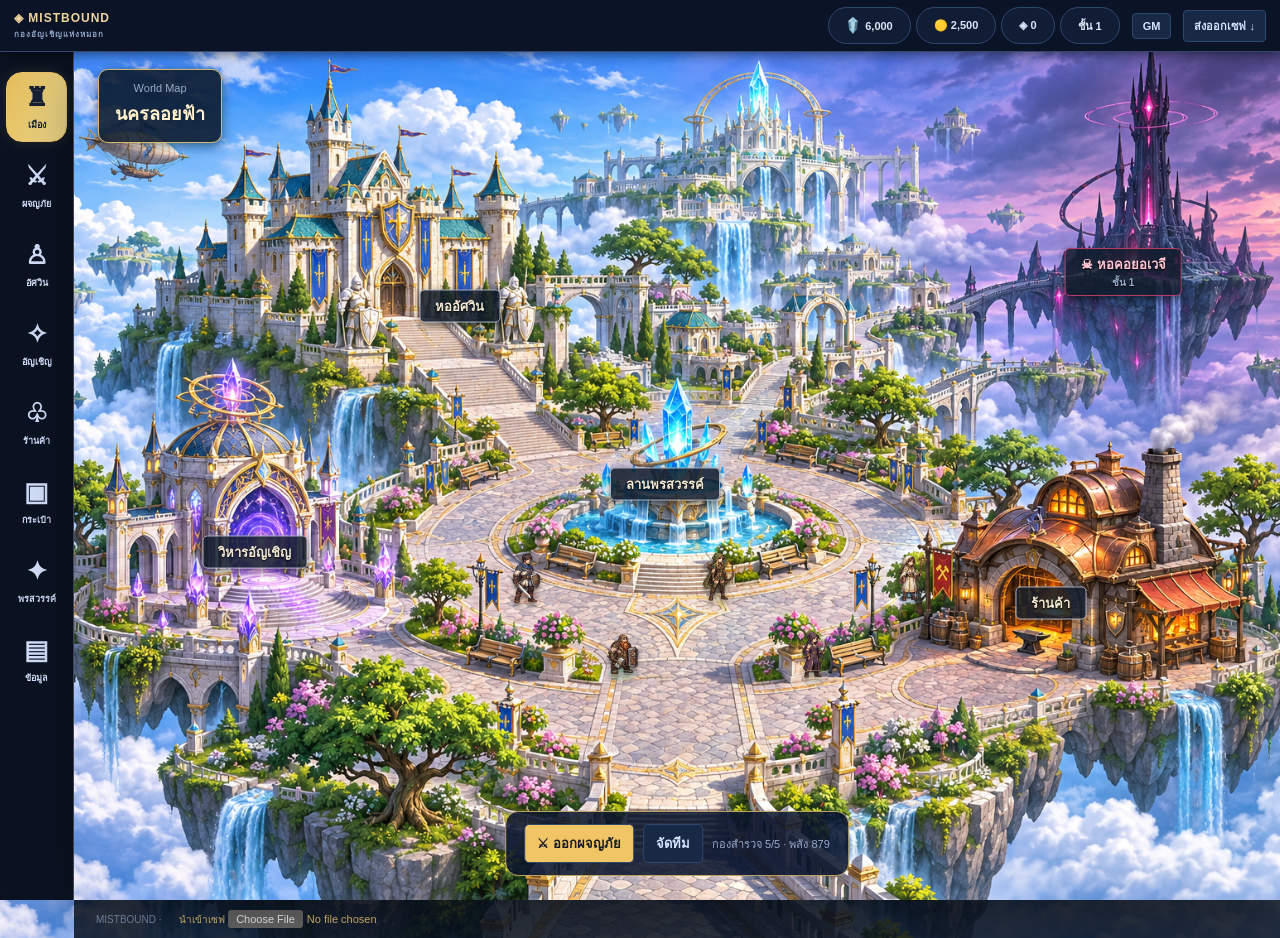
==== commit 9f3bb3a4: "Add battle-clock character poses and rank garment presets on latest roster update" ====
--- a/index.html
+++ b/index.html
@@ -1 +1 @@
-<!doctype html><html lang="th"><head><meta charset="utf-8"><meta name="viewport" content="width=device-width,initial-scale=1"><title>Mistbound — กองอัญเชิญแห่งหมอก</title><link rel="stylesheet" href="style.css?v=fx-v11"><link rel="stylesheet" href="clip.css?v=fx-v11"><link rel="stylesheet" href="vfx.css?v=fx-v11"><link rel="stylesheet" href="roster.css?v=bulk-v13"></head><body><header><div class="brand">◈ MISTBOUND<small>กองอัญเชิญแห่งหมอก</small></div><div id="wallet"></div><button id="gm-toggle">GM</button><button id="save">ส่งออกเซฟ ↓</button></header><nav id="nav"></nav><main id="main"></main><div id="notice" role="status" aria-live="polite"></div><dialog id="results"><div id="results-body"></div><button id="close-results">ปิดหน้าต่าง</button></dialog><footer>MISTBOUND · <label>นำเข้าเซฟ <input id="load" type="file" accept="application/json"></label><span id="save-error"></span></footer><script type="module" src="app.mjs?v=bulk-v13"></script></body></html>
+<!doctype html><html lang="th"><head><meta charset="utf-8"><meta name="viewport" content="width=device-width,initial-scale=1"><title>Mistbound — กองอัญเชิญแห่งหมอก</title><link rel="stylesheet" href="style.css?v=fx-v11"><link rel="stylesheet" href="clip.css?v=fx-v11"><link rel="stylesheet" href="vfx.css?v=fx-v11"><link rel="stylesheet" href="roster.css?v=inline-v14"><link rel="stylesheet" href="character-motion.css?v=motion-v15"></head><body><header><div class="brand">◈ MISTBOUND<small>กองอัญเชิญแห่งหมอก</small></div><div id="wallet"></div><button id="gm-toggle">GM</button><button id="save">ส่งออกเซฟ ↓</button></header><nav id="nav"></nav><main id="main"></main><div id="notice" role="status" aria-live="polite"></div><dialog id="results"><div id="results-body"></div><button id="close-results">ปิดหน้าต่าง</button></dialog><footer>MISTBOUND · <label>นำเข้าเซฟ <input id="load" type="file" accept="application/json"></label><span id="save-error"></span></footer><script type="module" src="app.mjs?v=motion-v15"></script></body></html>
--- a/roster.css
+++ b/roster.css
@@ -5,3 +5,4 @@
 @media(max-width:700px){.window-tabs{flex-wrap:nowrap;overflow-x:auto;padding-bottom:6px}.window-tabs button{flex:none;white-space:nowrap}.roster-overview{padding:10px 0;margin-bottom:10px;gap:8px}.roster-overview small{font-size:11px}.roster-overview strong{font-size:14px}.roster-filters #hero-search{flex:0 0 100%;width:100%}.window-content{scroll-padding-bottom:80px}.roster-actions button{min-height:42px}}
 .bulk-controls{max-width:620px}.bulk-controls button{min-height:40px}.salvage-toolbar small{color:#afc1dc;display:block;line-height:1.7}.bulk-controls [data-action=select-all]{background:#385879;border-color:#7fa3c9}.bulk-controls [data-action=bulk-salvage]{border-color:#d5ab63;color:#ffe4b4}
 @media(max-width:700px){.bulk-controls{display:grid!important;grid-template-columns:1fr 1fr}.bulk-controls button{font-size:12px}.bulk-controls [data-action=select-all]{grid-column:1/-1}}
+#selection-controls{grid-column:1/-1;width:100%;flex:0 0 100%;border-top:1px solid #3a4c6c;padding-top:10px}.inline-selection{display:flex;align-items:center;gap:8px;flex-wrap:wrap}.inline-selection label{display:flex;align-items:center;gap:8px;font-size:13px}.inline-selection input,.card-select input{width:18px;height:18px;accent-color:#f1c565}.inline-selection strong{font-size:13px;margin-right:auto}.inline-selection button{font-size:12px;padding:8px 12px}.inline-selection small{flex-basis:100%;color:#a8bad5}.inline-selection [data-action=dismantle-review]{border-color:#cf7e80;color:#ffb6ba}.card-select{display:flex;align-items:center;gap:8px;padding:10px 12px;background:#0d172a;font-size:12px;cursor:pointer}.card-select:has(input:checked){color:#f1c565;background:#26354a}
--- a/character-motion.css
+++ b/character-motion.css
@@ -0,0 +1,20 @@
+/* Rank-specific garment silhouettes share the painted atlas; no per-hero downloads. */
+.hero-art{isolation:isolate}.costume-cape,.costume-trim{position:absolute;inset:0;width:100%;height:100%;pointer-events:none;overflow:visible}.costume-cape{z-index:-1;filter:drop-shadow(1px 1px 0 #12192788)}.costume-trim{z-index:1}.outfit-catalog{padding:12px;border:1px solid #61573c;border-radius:9px;margin-bottom:15px}.outfit-catalog summary{cursor:pointer;color:#e5c57e}.outfit-catalog .art-rarities figcaption{white-space:normal;font-size:10px}.outfit-catalog .art-class-row{min-width:650px}
+/* Articulation uses sampled simulation time, so pause, tab suspension and speed agree. */
+.combat-stage .battle-sprite,.pose-stage .battle-sprite{transform:translateX(calc(var(--pose-lean,0)*1px)) rotate(calc(var(--pose-body,0)*1deg));transform-origin:50% 96%}
+.combat-stage .battle-sprite>span,.pose-stage .battle-sprite>span{animation:none!important;translate:none}.combat-stage .fighter.attacking .sprite-upper{translate:none}.combat-stage .battle-sprite .hero-art{rotate:0!important;scale:1!important;animation:none!important}.battle-sprite .hero-art:before,.battle-sprite .hero-art:after{display:none}
+.combat-stage .sprite-leg.left{transform:translateY(calc(var(--pose-step,0)*1px))}.combat-stage .sprite-leg.right{transform:translateY(calc(var(--pose-step,0)*-1px))}
+.bow-rig{position:absolute;inset:0;width:100%;height:100%;overflow:visible;pointer-events:none;opacity:var(--pose-draw,0)}.bow-limb{fill:none;stroke:#c3a56c;stroke-width:3}.bow-string{fill:none;stroke:#f4e7c8;stroke-width:1}.nocked-arrow{fill:none;stroke:#dce4d1;stroke-width:1.5}
+.fighter[data-pose=prepare] .battle-sprite{filter:drop-shadow(0 1px 2px #e1b36a33)}.fighter[data-pose=release] .battle-sprite{filter:brightness(1.12)}
+@media(prefers-reduced-motion:reduce){.battle-sprite,.sprite-upper,.sprite-arm,.sprite-leg{transform:none!important}.bow-rig{display:none}}
+.hero-art{background-image:none!important}.painted-art{position:absolute;inset:0;z-index:0;background-image:url('assets/hero-atlas.png?v=fx-v11');background-size:700% 800%;background-position:var(--art-x) var(--art-y);background-repeat:no-repeat;pointer-events:none}.costume-trim{z-index:1}
+.vfx-echo{position:absolute;inset:0;opacity:calc((1 - var(--p))*.32);transform:rotate(calc(22deg + var(--p)*100deg)) scale(.82);translate:-5px 4px}.critical-impact .vfx-impact{scale:calc(1 + var(--p)*1.8)}.critical-impact .fx-spark{width:10px}.active-impact.preset-arrow .vfx-form{filter:drop-shadow(0 0 3px #bde9df)}
+
+/* Keep painted anatomy intact: pivot the complete shoulder/weapon plate at the waist.
+   Forearm overlays are reserved for the short bow draw, with overlapping seams. */
+.combat-stage .sprite-upper,.pose-stage .sprite-upper{clip-path:inset(0 0 24% 0);transform-origin:50% 74%;transform:rotate(calc(var(--pose-arm,0)*.16deg))}
+.rig-job3 .off-arm{z-index:2;transform:rotate(calc(var(--pose-offhand,0)*.18deg));clip-path:polygon(12% 42%,27% 42%,31% 62%,14% 65%);transform-origin:28% 42%}
+.costume-trim{opacity:.78}.costume-cape{opacity:.85}
+.rig-job0 .sprite-upper,.rig-job1 .sprite-upper{transform:rotate(calc(var(--pose-arm,0)*.36deg))}
+.rig-job5{--cast-light:#b18aff}.rig-job6{--cast-light:#86d7d5}.rig-job7{--cast-light:#d6edaf}.fighter[data-pose=prepare] .rig-job5,.fighter[data-pose=prepare] .rig-job6,.fighter[data-pose=prepare] .rig-job7{filter:drop-shadow(0 0 calc(var(--pose-flare,0)*3px) var(--cast-light))}
+@media(prefers-reduced-motion:reduce){.vfx-echo{display:none}}
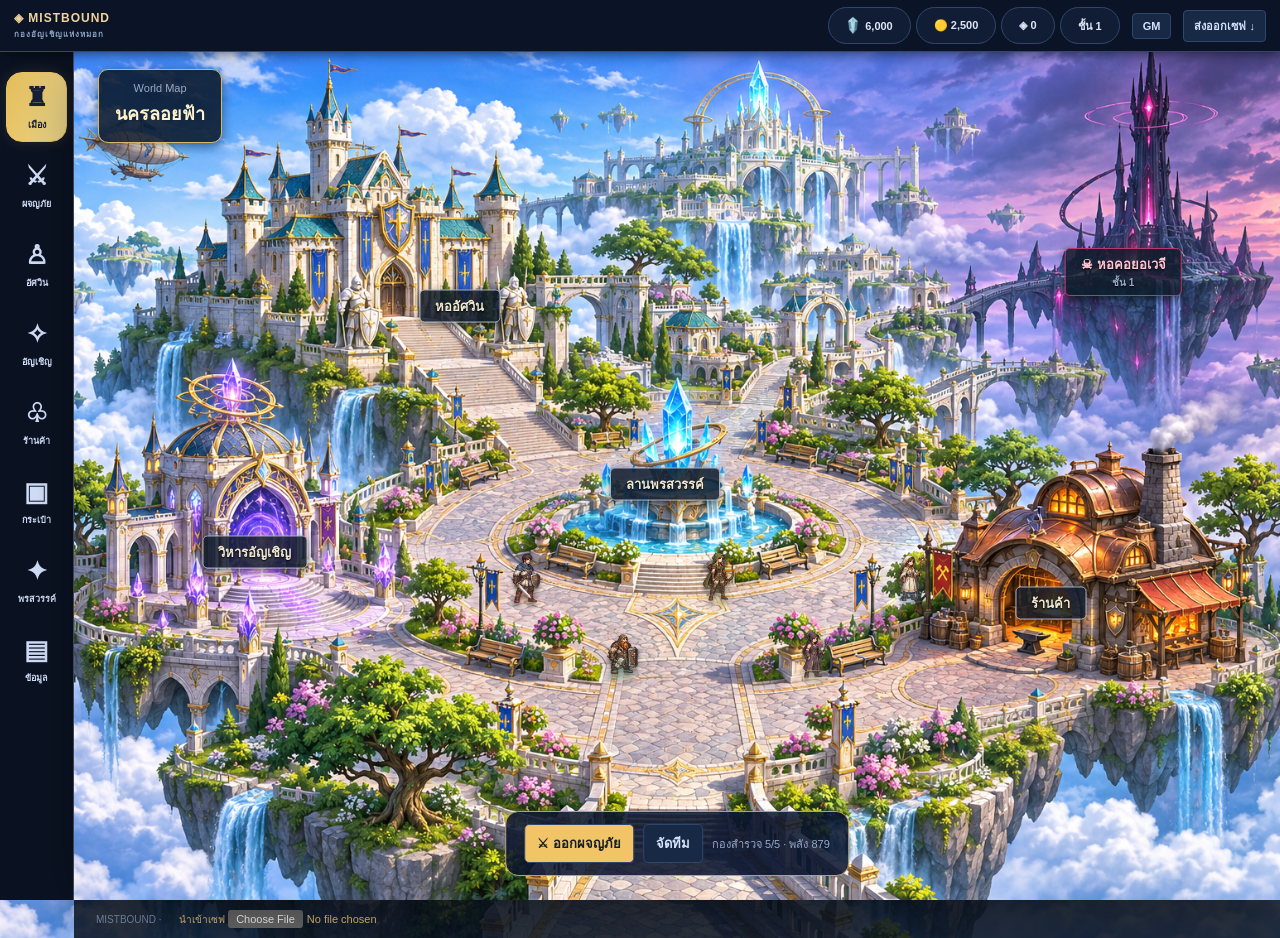
==== commit 5524379a: "Stage selection actions and interpolate battle motion" ====
--- a/index.html
+++ b/index.html
@@ -1 +1 @@
-<!doctype html><html lang="th"><head><meta charset="utf-8"><meta name="viewport" content="width=device-width,initial-scale=1"><title>Mistbound — กองอัญเชิญแห่งหมอก</title><link rel="stylesheet" href="style.css?v=fx-v11"><link rel="stylesheet" href="clip.css?v=fx-v11"><link rel="stylesheet" href="vfx.css?v=fx-v11"><link rel="stylesheet" href="roster.css?v=inline-v14"><link rel="stylesheet" href="character-motion.css?v=motion-v15"></head><body><header><div class="brand">◈ MISTBOUND<small>กองอัญเชิญแห่งหมอก</small></div><div id="wallet"></div><button id="gm-toggle">GM</button><button id="save">ส่งออกเซฟ ↓</button></header><nav id="nav"></nav><main id="main"></main><div id="notice" role="status" aria-live="polite"></div><dialog id="results"><div id="results-body"></div><button id="close-results">ปิดหน้าต่าง</button></dialog><footer>MISTBOUND · <label>นำเข้าเซฟ <input id="load" type="file" accept="application/json"></label><span id="save-error"></span></footer><script type="module" src="app.mjs?v=motion-v15"></script></body></html>
+<!doctype html><html lang="th"><head><meta charset="utf-8"><meta name="viewport" content="width=device-width,initial-scale=1"><title>Mistbound — กองอัญเชิญแห่งหมอก</title><link rel="stylesheet" href="style.css?v=fx-v11"><link rel="stylesheet" href="clip.css?v=fx-v11"><link rel="stylesheet" href="vfx.css?v=fx-v11"><link rel="stylesheet" href="roster.css?v=motion-v15"><link rel="stylesheet" href="motion.css?v=motion-v15"></head><body><header><div class="brand">◈ MISTBOUND<small>กองอัญเชิญแห่งหมอก</small></div><div id="wallet"></div><button id="gm-toggle">GM</button><button id="save">ส่งออกเซฟ ↓</button></header><nav id="nav"></nav><main id="main"></main><div id="notice" role="status" aria-live="polite"></div><dialog id="results"><div id="results-body"></div><button id="close-results">ปิดหน้าต่าง</button></dialog><footer>MISTBOUND · <label>นำเข้าเซฟ <input id="load" type="file" accept="application/json"></label><span id="save-error"></span></footer><script type="module" src="app.mjs?v=motion-v15"></script></body></html>
--- a/motion.css
+++ b/motion.css
@@ -0,0 +1,5 @@
+/* All combat poses are driven by simulation time. No independent walk loops. */
+.combat-stage .fighter{transition:none!important}.combat-stage .battle-sprite{translate:calc(var(--reach,0px)*var(--facing,1)) var(--lift,0px);rotate:var(--lean,0deg);transform-origin:50% 90%;animation:none!important}.combat-stage .sprite-upper{clip-path:none;translate:0 0!important}.combat-stage .sprite-leg{display:none!important;animation:none!important}.combat-stage .fighter>.enemy-art{translate:calc(var(--reach,0px)*var(--facing,1)) var(--lift,0px);transform:none;transform-origin:50% 90%}.combat-stage .fighter.fallen .battle-sprite{translate:0 0;rotate:75deg}.combat-stage .fighter.fallen>.enemy-art{translate:0 0;opacity:.4}.combat-stage .fighter.hurt .battle-sprite{filter:brightness(1.25)}
+@media(prefers-reduced-motion:reduce){.combat-stage .battle-sprite,.combat-stage .fighter>.enemy-art{translate:0 0;rotate:0deg}}
+
+.combat-stage .skill-effect{animation-play-state:paused!important}
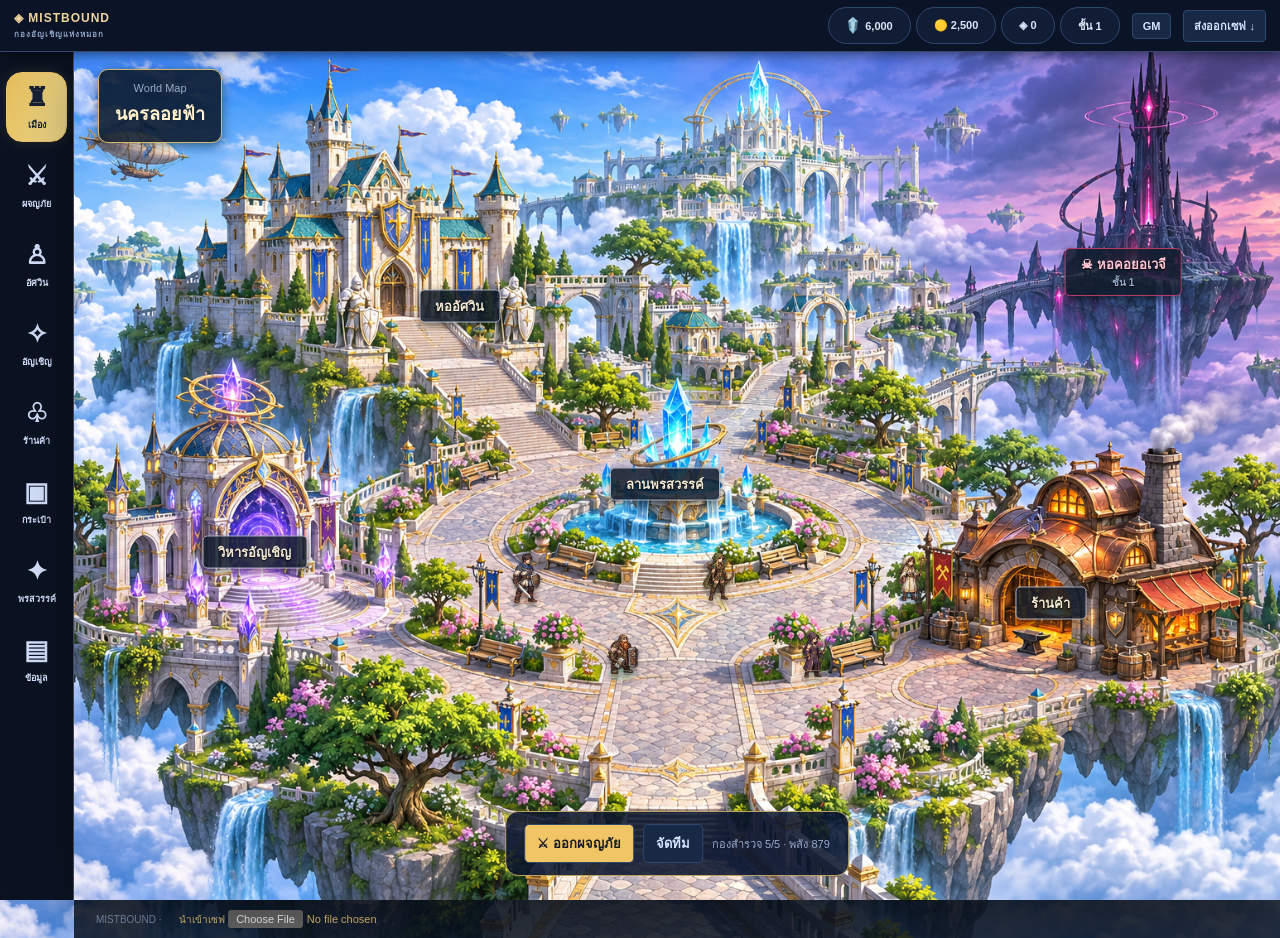
==== commit 8ef33f07: "Merge shared character presets with smooth movement and staged selection" ====
--- a/index.html
+++ b/index.html
@@ -1 +1 @@
-<!doctype html><html lang="th"><head><meta charset="utf-8"><meta name="viewport" content="width=device-width,initial-scale=1"><title>Mistbound — กองอัญเชิญแห่งหมอก</title><link rel="stylesheet" href="style.css?v=fx-v11"><link rel="stylesheet" href="clip.css?v=fx-v11"><link rel="stylesheet" href="vfx.css?v=fx-v11"><link rel="stylesheet" href="roster.css?v=motion-v15"><link rel="stylesheet" href="motion.css?v=motion-v15"></head><body><header><div class="brand">◈ MISTBOUND<small>กองอัญเชิญแห่งหมอก</small></div><div id="wallet"></div><button id="gm-toggle">GM</button><button id="save">ส่งออกเซฟ ↓</button></header><nav id="nav"></nav><main id="main"></main><div id="notice" role="status" aria-live="polite"></div><dialog id="results"><div id="results-body"></div><button id="close-results">ปิดหน้าต่าง</button></dialog><footer>MISTBOUND · <label>นำเข้าเซฟ <input id="load" type="file" accept="application/json"></label><span id="save-error"></span></footer><script type="module" src="app.mjs?v=motion-v15"></script></body></html>
+<!doctype html><html lang="th"><head><meta charset="utf-8"><meta name="viewport" content="width=device-width,initial-scale=1"><title>Mistbound — กองอัญเชิญแห่งหมอก</title><link rel="stylesheet" href="style.css?v=fx-v11"><link rel="stylesheet" href="clip.css?v=fx-v11"><link rel="stylesheet" href="vfx.css?v=fx-v11"><link rel="stylesheet" href="roster.css?v=inline-v14"><link rel="stylesheet" href="character-motion.css?v=motion-v15"><link rel="stylesheet" href="motion.css?v=smooth-v16"></head><body><header><div class="brand">◈ MISTBOUND<small>กองอัญเชิญแห่งหมอก</small></div><div id="wallet"></div><button id="gm-toggle">GM</button><button id="save">ส่งออกเซฟ ↓</button></header><nav id="nav"></nav><main id="main"></main><div id="notice" role="status" aria-live="polite"></div><dialog id="results"><div id="results-body"></div><button id="close-results">ปิดหน้าต่าง</button></dialog><footer>MISTBOUND · <label>นำเข้าเซฟ <input id="load" type="file" accept="application/json"></label><span id="save-error"></span></footer><script type="module" src="app.mjs?v=smooth-v16"></script></body></html>
--- a/character-motion.css
+++ b/character-motion.css
@@ -0,0 +1,20 @@
+/* Rank-specific garment silhouettes share the painted atlas; no per-hero downloads. */
+.hero-art{isolation:isolate}.costume-cape,.costume-trim{position:absolute;inset:0;width:100%;height:100%;pointer-events:none;overflow:visible}.costume-cape{z-index:-1;filter:drop-shadow(1px 1px 0 #12192788)}.costume-trim{z-index:1}.outfit-catalog{padding:12px;border:1px solid #61573c;border-radius:9px;margin-bottom:15px}.outfit-catalog summary{cursor:pointer;color:#e5c57e}.outfit-catalog .art-rarities figcaption{white-space:normal;font-size:10px}.outfit-catalog .art-class-row{min-width:650px}
+/* Articulation uses sampled simulation time, so pause, tab suspension and speed agree. */
+.combat-stage .battle-sprite,.pose-stage .battle-sprite{transform:translateX(calc(var(--pose-lean,0)*1px)) rotate(calc(var(--pose-body,0)*1deg));transform-origin:50% 96%}
+.combat-stage .battle-sprite>span,.pose-stage .battle-sprite>span{animation:none!important;translate:none}.combat-stage .fighter.attacking .sprite-upper{translate:none}.combat-stage .battle-sprite .hero-art{rotate:0!important;scale:1!important;animation:none!important}.battle-sprite .hero-art:before,.battle-sprite .hero-art:after{display:none}
+.combat-stage .sprite-leg.left{transform:translateY(calc(var(--pose-step,0)*1px))}.combat-stage .sprite-leg.right{transform:translateY(calc(var(--pose-step,0)*-1px))}
+.bow-rig{position:absolute;inset:0;width:100%;height:100%;overflow:visible;pointer-events:none;opacity:var(--pose-draw,0)}.bow-limb{fill:none;stroke:#c3a56c;stroke-width:3}.bow-string{fill:none;stroke:#f4e7c8;stroke-width:1}.nocked-arrow{fill:none;stroke:#dce4d1;stroke-width:1.5}
+.fighter[data-pose=prepare] .battle-sprite{filter:drop-shadow(0 1px 2px #e1b36a33)}.fighter[data-pose=release] .battle-sprite{filter:brightness(1.12)}
+@media(prefers-reduced-motion:reduce){.battle-sprite,.sprite-upper,.sprite-arm,.sprite-leg{transform:none!important}.bow-rig{display:none}}
+.hero-art{background-image:none!important}.painted-art{position:absolute;inset:0;z-index:0;background-image:url('assets/hero-atlas.png?v=fx-v11');background-size:700% 800%;background-position:var(--art-x) var(--art-y);background-repeat:no-repeat;pointer-events:none}.costume-trim{z-index:1}
+.vfx-echo{position:absolute;inset:0;opacity:calc((1 - var(--p))*.32);transform:rotate(calc(22deg + var(--p)*100deg)) scale(.82);translate:-5px 4px}.critical-impact .vfx-impact{scale:calc(1 + var(--p)*1.8)}.critical-impact .fx-spark{width:10px}.active-impact.preset-arrow .vfx-form{filter:drop-shadow(0 0 3px #bde9df)}
+
+/* Keep painted anatomy intact: pivot the complete shoulder/weapon plate at the waist.
+   Forearm overlays are reserved for the short bow draw, with overlapping seams. */
+.combat-stage .sprite-upper,.pose-stage .sprite-upper{clip-path:inset(0 0 24% 0);transform-origin:50% 74%;transform:rotate(calc(var(--pose-arm,0)*.16deg))}
+.rig-job3 .off-arm{z-index:2;transform:rotate(calc(var(--pose-offhand,0)*.18deg));clip-path:polygon(12% 42%,27% 42%,31% 62%,14% 65%);transform-origin:28% 42%}
+.costume-trim{opacity:.78}.costume-cape{opacity:.85}
+.rig-job0 .sprite-upper,.rig-job1 .sprite-upper{transform:rotate(calc(var(--pose-arm,0)*.36deg))}
+.rig-job5{--cast-light:#b18aff}.rig-job6{--cast-light:#86d7d5}.rig-job7{--cast-light:#d6edaf}.fighter[data-pose=prepare] .rig-job5,.fighter[data-pose=prepare] .rig-job6,.fighter[data-pose=prepare] .rig-job7{filter:drop-shadow(0 0 calc(var(--pose-flare,0)*3px) var(--cast-light))}
+@media(prefers-reduced-motion:reduce){.vfx-echo{display:none}}
--- a/motion.css
+++ b/motion.css
@@ -3,3 +3,5 @@
 @media(prefers-reduced-motion:reduce){.combat-stage .battle-sprite,.combat-stage .fighter>.enemy-art{translate:0 0;rotate:0deg}}
 
 .combat-stage .skill-effect{animation-play-state:paused!important}
+/* Preserve shared class poses and bow draw with restrained, continuous anatomy. */
+.combat-stage .battle-sprite{transform:translateX(calc(var(--pose-lean,0)*.35px)) rotate(calc(var(--pose-body,0)*.18deg))}.combat-stage .sprite-upper{transform:none!important}.combat-stage .off-arm{display:none}.combat-stage .fighter.fallen .battle-sprite{transform:none}
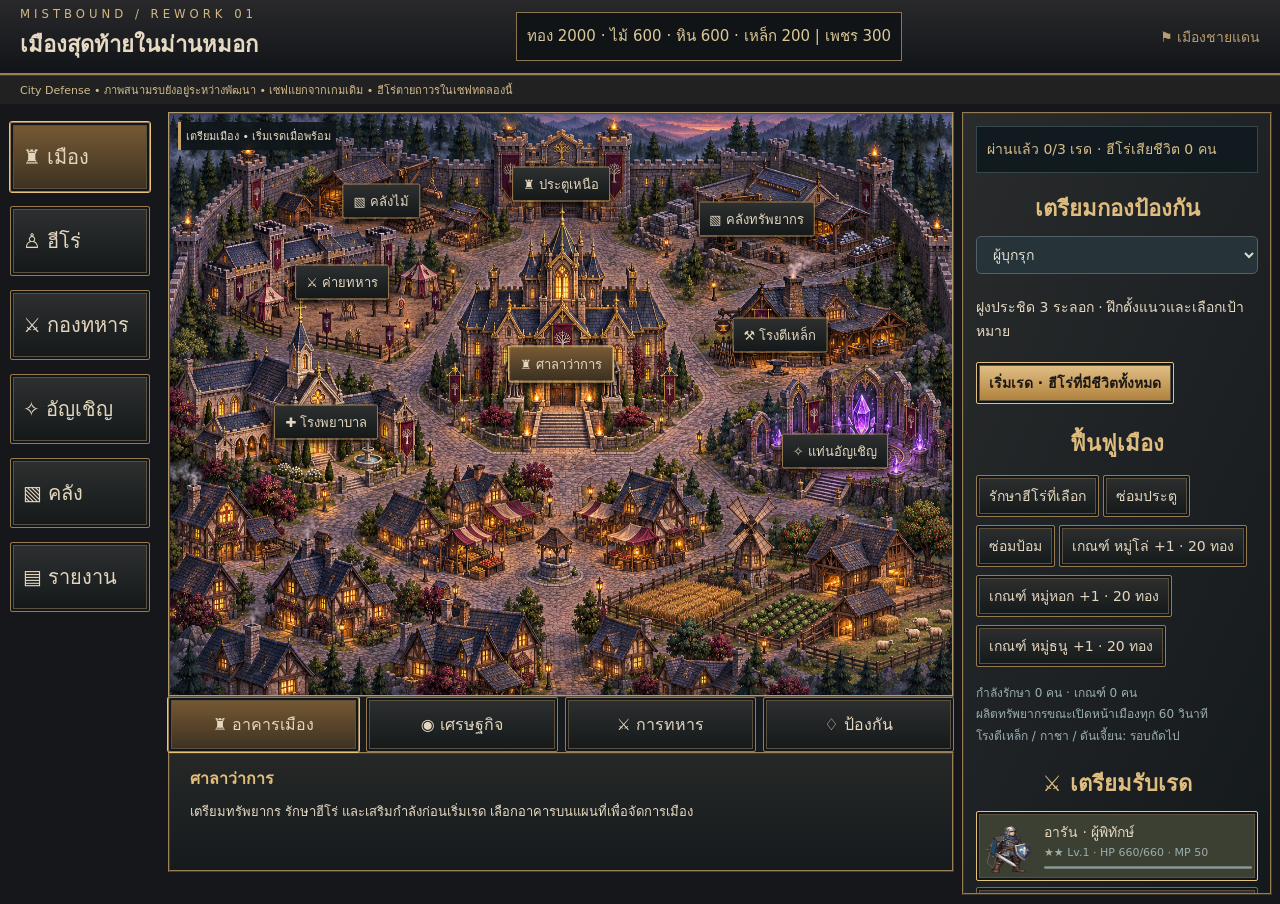
==== commit 8a91fd6d: "Replace main entry with interactive city interface and reuse hero presets" ====
--- a/index.html
+++ b/index.html
@@ -1 +1 @@
-<!doctype html><html lang="th"><head><meta charset="utf-8"><meta name="viewport" content="width=device-width,initial-scale=1"><title>Mistbound — กองอัญเชิญแห่งหมอก</title><link rel="stylesheet" href="style.css?v=fx-v11"><link rel="stylesheet" href="clip.css?v=fx-v11"><link rel="stylesheet" href="vfx.css?v=fx-v11"><link rel="stylesheet" href="roster.css?v=inline-v14"><link rel="stylesheet" href="character-motion.css?v=motion-v15"><link rel="stylesheet" href="motion.css?v=smooth-v16"></head><body><header><div class="brand">◈ MISTBOUND<small>กองอัญเชิญแห่งหมอก</small></div><div id="wallet"></div><button id="gm-toggle">GM</button><button id="save">ส่งออกเซฟ ↓</button></header><nav id="nav"></nav><main id="main"></main><div id="notice" role="status" aria-live="polite"></div><dialog id="results"><div id="results-body"></div><button id="close-results">ปิดหน้าต่าง</button></dialog><footer>MISTBOUND · <label>นำเข้าเซฟ <input id="load" type="file" accept="application/json"></label><span id="save-error"></span></footer><script type="module" src="app.mjs?v=smooth-v16"></script></body></html>
+<!doctype html><html lang="th"><meta charset="utf-8"><meta name="viewport" content="width=device-width,initial-scale=1"><title>MISTBOUND</title><meta http-equiv="refresh" content="0;url=./rework/"><body><p>กำลังเข้าสู่เมือง <a href="./rework/">เปิด MISTBOUND</a></p><script>location.replace(new URL('./rework/',location.href).href)</script></body></html>
